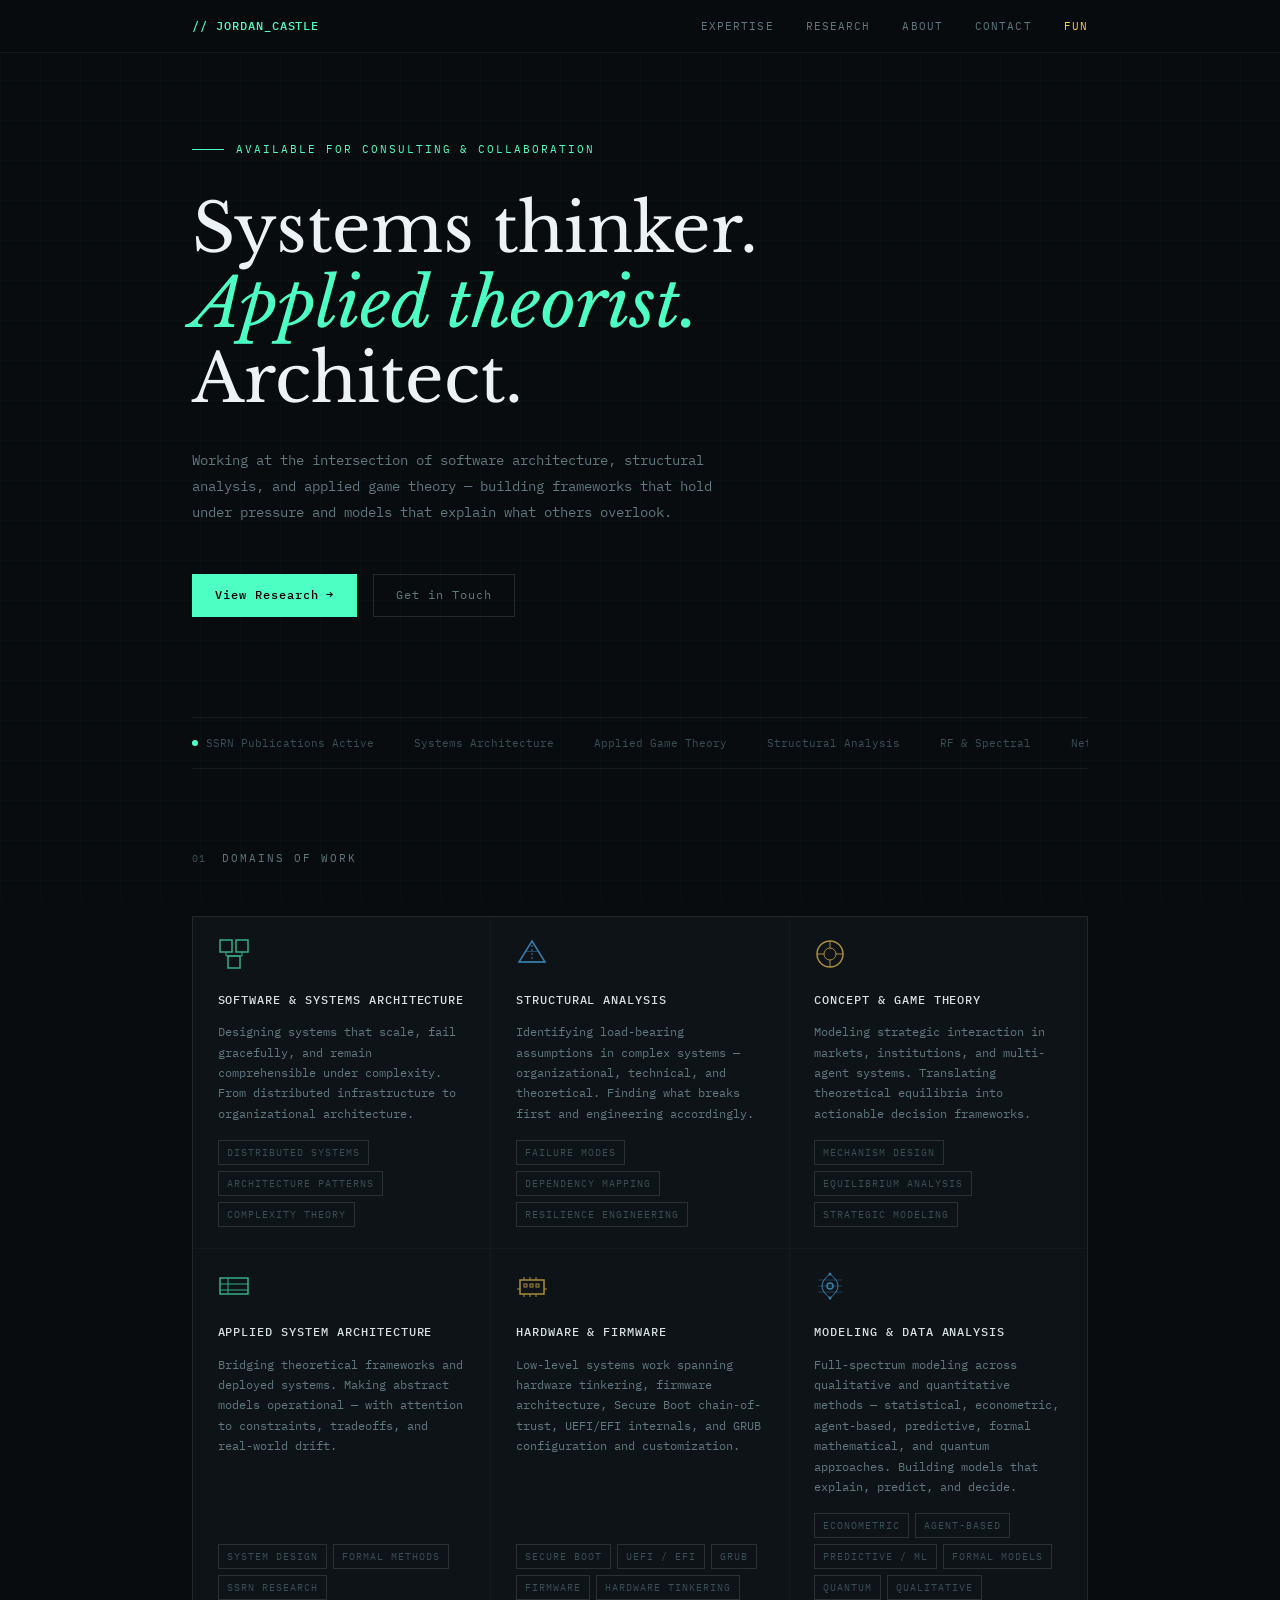
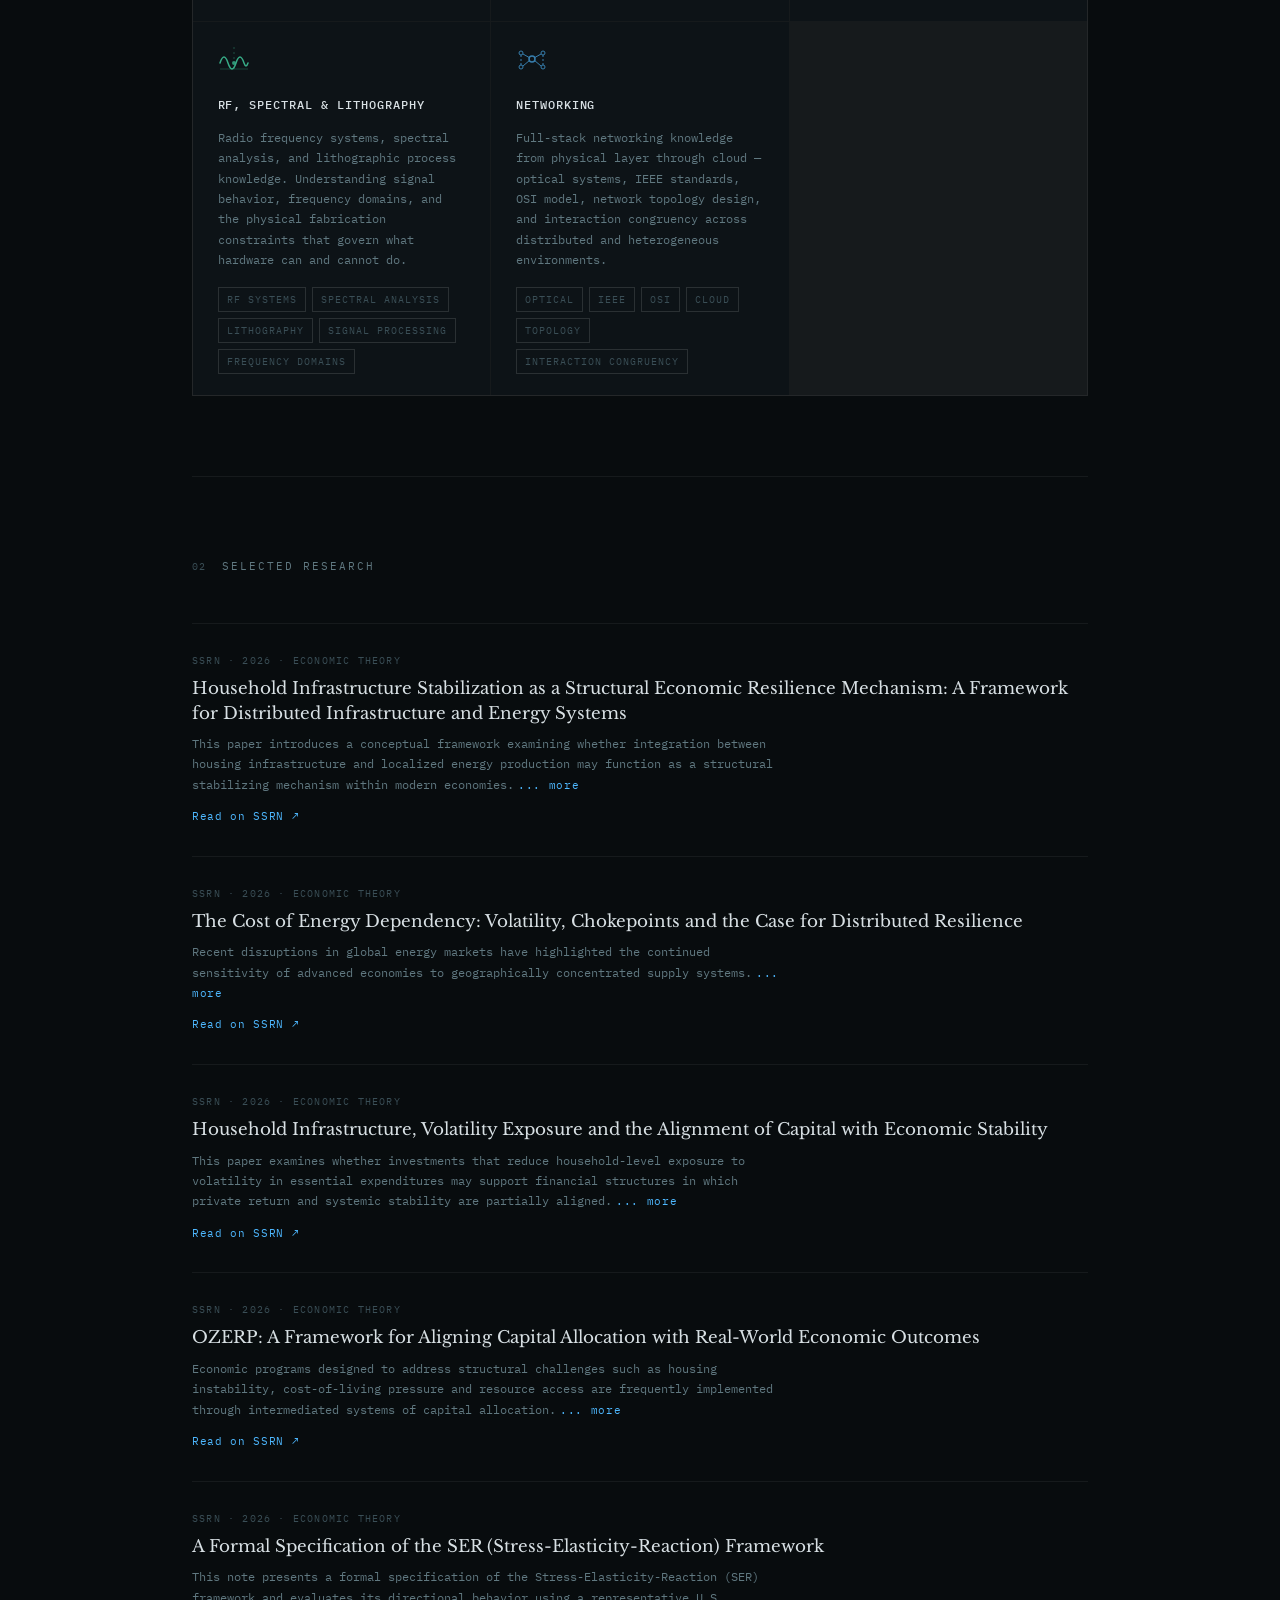
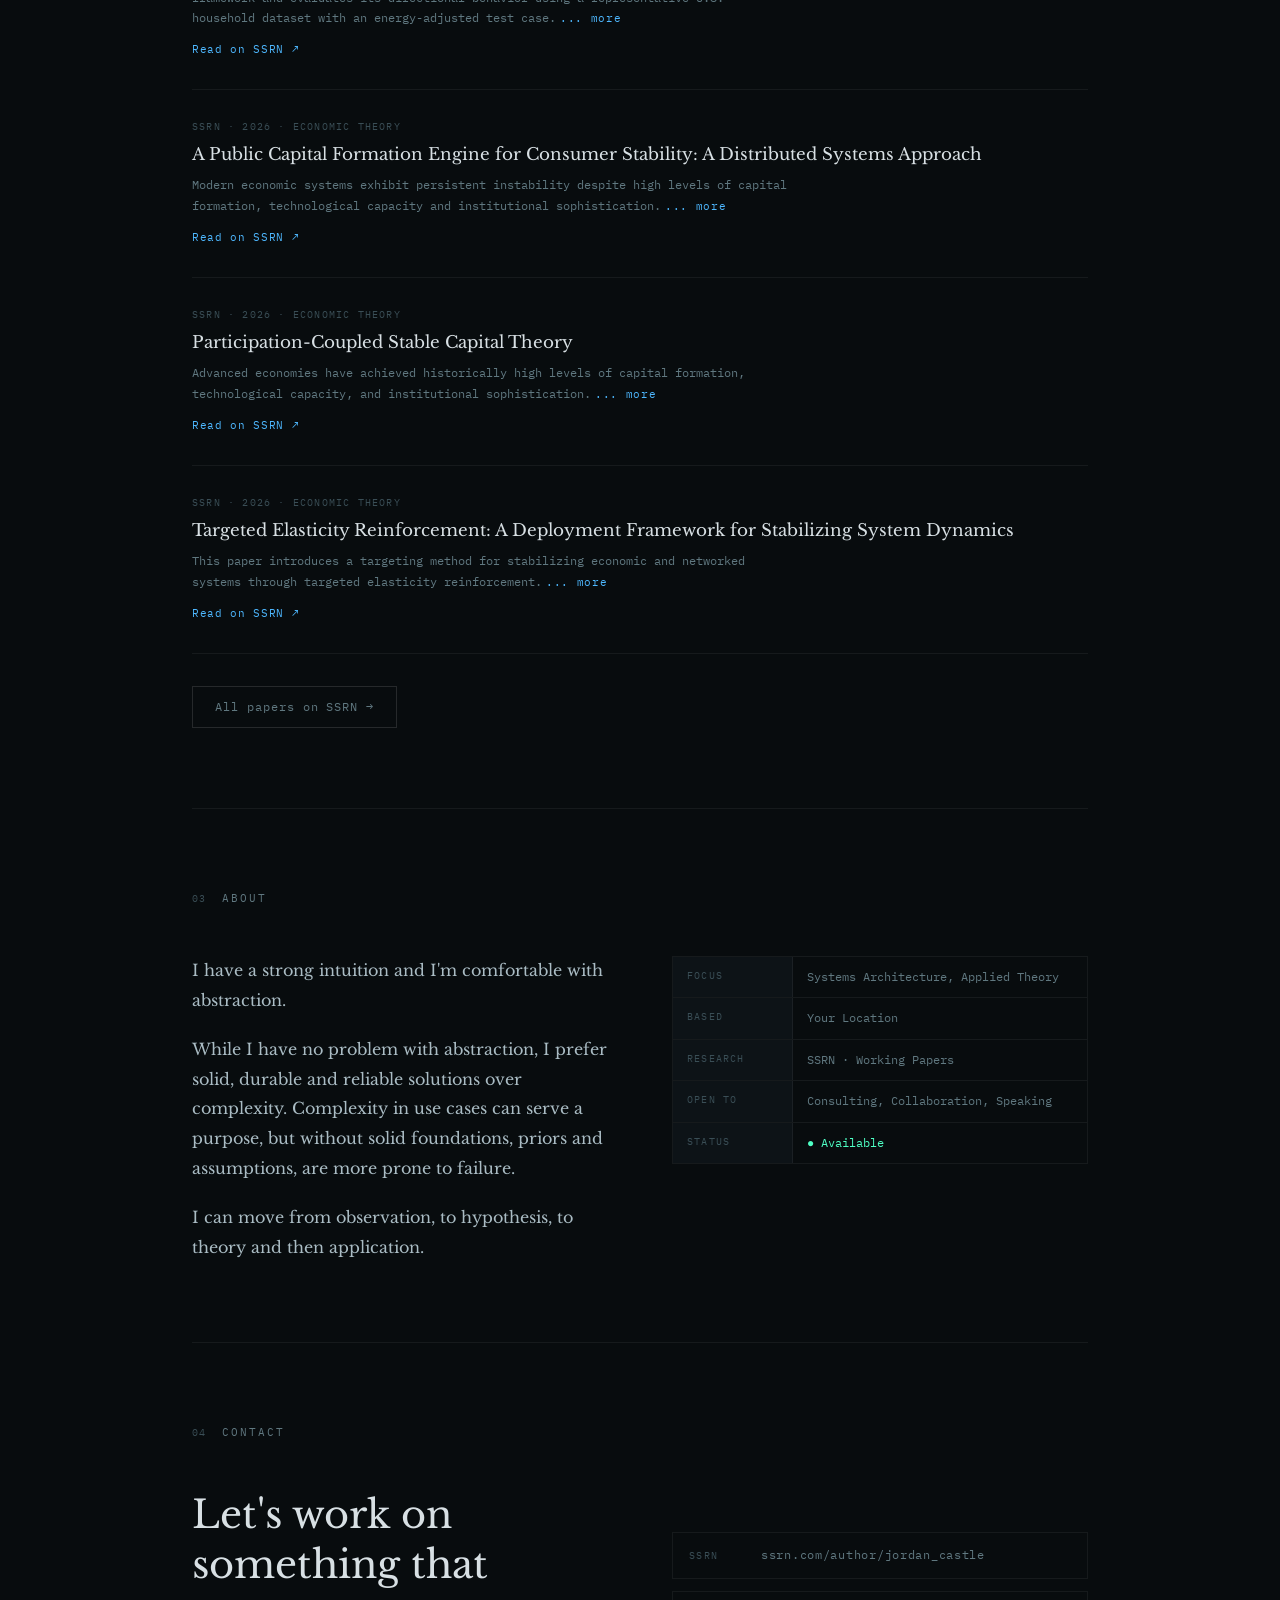
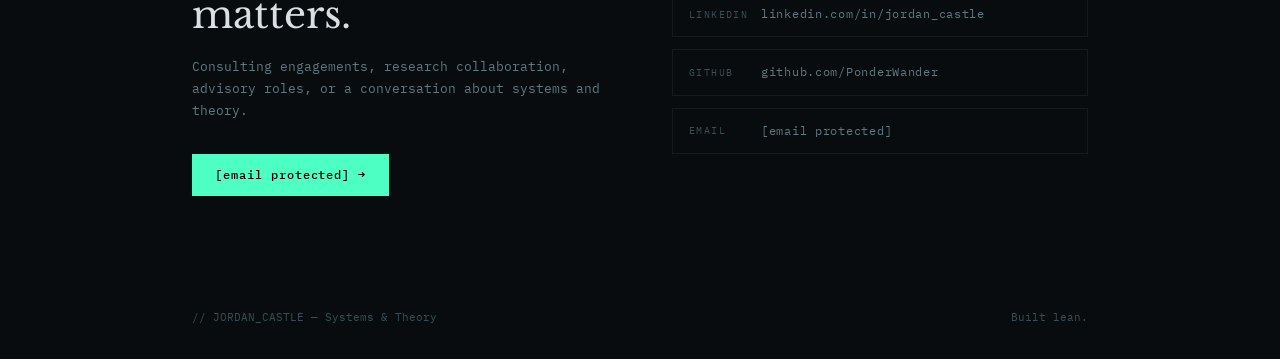
==== index.html @ 6fb4cfed "adding about section details" ====
<!DOCTYPE html>
<html lang="en">
<head>
<meta charset="UTF-8"/>
<meta name="viewport" content="width=device-width, initial-scale=1.0"/>
<title>Jordan Castle — Systems Architect & Theorist</title>
<link rel="preconnect" href="https://fonts.googleapis.com"/>
<link href="https://fonts.googleapis.com/css2?family=IBM+Plex+Mono:ital,wght@0,300;0,400;0,500;1,300&family=Libre+Baskerville:ital,wght@0,400;0,700;1,400&display=swap" rel="stylesheet"/>
<link rel="stylesheet" href="styles.css"/>
</head>

<nav>
  <div class="nav-inner">
    <span class="nav-sig">// JORDAN_CASTLE</span>
    <ul class="nav-links">
      <li><a href="#expertise">Expertise</a></li>
      <li><a href="#research">Research</a></li>
      <li><a href="#about">About</a></li>
      <li><a href="#contact">Contact</a></li>
      <li><a href="#" onclick="openArcade();return false;" style="color:var(--accent3);">Fun</a></li>
    </ul>
    <button class="nav-hamburger" id="navHamburger" onclick="toggleMobileNav()" aria-label="Menu">
      <span></span><span></span><span></span>
    </button>
  </div>
  <div class="nav-mobile-menu" id="navMobileMenu">
    <a href="#expertise" onclick="closeMobileNav()">Expertise</a>
    <a href="#research"  onclick="closeMobileNav()">Research</a>
    <a href="#about"     onclick="closeMobileNav()">About</a>
    <a href="#contact"   onclick="closeMobileNav()">Contact</a>
    <a href="#" onclick="closeMobileNav();openArcade();return false;" class="nav-mobile-fun">// Fun — Play Cataga</a>
  </div>
</nav>

<div class="container">
  <section class="hero">
    <div class="hero-label">Available for Consulting &amp; Collaboration</div>
    <h1>Systems thinker.<br/><em>Applied theorist.</em><br/>Architect.</h1>
    <p class="hero-body">
      Working at the intersection of software architecture, structural analysis,
      and applied game theory — building frameworks that hold under pressure and
      models that explain what others overlook.
    </p>
    <div class="hero-ctas">
      <a href="#research" class="btn btn-primary">View Research →</a>
      <a href="#contact" class="btn btn-secondary">Get in Touch</a>
    </div>
  </section>
</div>

<div class="container">
  <div class="status-bar">
    <div class="status-item"><span class="status-dot"></span>SSRN Publications Active</div>
    <div class="status-item">Systems Architecture</div>
    <div class="status-item">Applied Game Theory</div>
    <div class="status-item">Structural Analysis</div>
    <div class="status-item">RF &amp; Spectral</div>
    <div class="status-item">Networking &amp; Topology</div>
    <div class="status-item">Modeling &amp; Data Analysis</div>
    <div class="status-item">Firmware &amp; Boot Systems</div>
    <div class="status-item">Open to Engagements</div>
  </div>
</div>

<div class="container" id="expertise">
  <section>
    <div class="section-header">
      <span class="section-num">01</span>
      <span class="section-title">Domains of Work</span>
    </div>
    <div class="expertise-grid">

      <div class="expertise-card fade-up">
        <svg class="expertise-icon" viewBox="0 0 32 32" fill="none" xmlns="http://www.w3.org/2000/svg">
          <rect x="2" y="2" width="12" height="12" stroke="#4effc4" stroke-width="1.5"/>
          <rect x="18" y="2" width="12" height="12" stroke="#4effc4" stroke-width="1.5"/>
          <rect x="10" y="18" width="12" height="12" stroke="#4effc4" stroke-width="1.5"/>
          <line x1="8" y1="14" x2="8" y2="18" stroke="#4effc4" stroke-width="1"/>
          <line x1="24" y1="14" x2="24" y2="18" stroke="#4effc4" stroke-width="1"/>
          <line x1="8" y1="18" x2="16" y2="18" stroke="#4effc4" stroke-width="1"/>
          <line x1="24" y1="18" x2="16" y2="18" stroke="#4effc4" stroke-width="1"/>
        </svg>
        <h3>Software &amp; Systems Architecture</h3>
        <p>Designing systems that scale, fail gracefully, and remain comprehensible under complexity. From distributed infrastructure to organizational architecture.</p>
        <div class="tag-list">
          <span class="tag">Distributed Systems</span>
          <span class="tag">Architecture Patterns</span>
          <span class="tag">Complexity Theory</span>
        </div>
      </div>

      <div class="expertise-card fade-up">
        <svg class="expertise-icon" viewBox="0 0 32 32" fill="none" xmlns="http://www.w3.org/2000/svg">
          <polygon points="16,3 29,24 3,24" stroke="#4eb8ff" stroke-width="1.5" fill="none"/>
          <line x1="16" y1="3" x2="16" y2="24" stroke="#4eb8ff" stroke-width="1" stroke-dasharray="2,2"/>
          <line x1="3" y1="24" x2="29" y2="24" stroke="#4eb8ff" stroke-width="1"/>
          <line x1="9.5" y1="13.5" x2="22.5" y2="13.5" stroke="#4eb8ff" stroke-width="1" opacity="0.5"/>
        </svg>
        <h3>Structural Analysis</h3>
        <p>Identifying load-bearing assumptions in complex systems — organizational, technical, and theoretical. Finding what breaks first and engineering accordingly.</p>
        <div class="tag-list">
          <span class="tag">Failure Modes</span>
          <span class="tag">Dependency Mapping</span>
          <span class="tag">Resilience Engineering</span>
        </div>
      </div>

      <div class="expertise-card fade-up">
        <svg class="expertise-icon" viewBox="0 0 32 32" fill="none" xmlns="http://www.w3.org/2000/svg">
          <circle cx="16" cy="16" r="13" stroke="#ffcf4e" stroke-width="1.5"/>
          <circle cx="16" cy="16" r="6" stroke="#ffcf4e" stroke-width="1"/>
          <line x1="16" y1="3" x2="16" y2="10" stroke="#ffcf4e" stroke-width="1"/>
          <line x1="16" y1="22" x2="16" y2="29" stroke="#ffcf4e" stroke-width="1"/>
          <line x1="3" y1="16" x2="10" y2="16" stroke="#ffcf4e" stroke-width="1"/>
          <line x1="22" y1="16" x2="29" y2="16" stroke="#ffcf4e" stroke-width="1"/>
        </svg>
        <h3>Concept &amp; Game Theory</h3>
        <p>Modeling strategic interaction in markets, institutions, and multi-agent systems. Translating theoretical equilibria into actionable decision frameworks.</p>
        <div class="tag-list">
          <span class="tag">Mechanism Design</span>
          <span class="tag">Equilibrium Analysis</span>
          <span class="tag">Strategic Modeling</span>
        </div>
      </div>

      <div class="expertise-card fade-up">
        <svg class="expertise-icon" viewBox="0 0 32 32" fill="none" xmlns="http://www.w3.org/2000/svg">
          <rect x="2" y="8" width="28" height="16" stroke="#4effc4" stroke-width="1.5" fill="none"/>
          <line x1="2" y1="14" x2="30" y2="14" stroke="#4effc4" stroke-width="1"/>
          <line x1="2" y1="20" x2="30" y2="20" stroke="#4effc4" stroke-width="1"/>
          <line x1="10" y1="8" x2="10" y2="24" stroke="#4effc4" stroke-width="1"/>
        </svg>
        <h3>Applied System Architecture</h3>
        <p>Bridging theoretical frameworks and deployed systems. Making abstract models operational — with attention to constraints, tradeoffs, and real-world drift.</p>
        <div class="tag-list">
          <span class="tag">System Design</span>
          <span class="tag">Formal Methods</span>
          <span class="tag">SSRN Research</span>
        </div>
      </div>

      <div class="expertise-card fade-up">
        <svg class="expertise-icon" viewBox="0 0 32 32" fill="none" xmlns="http://www.w3.org/2000/svg">
          <rect x="4" y="10" width="24" height="14" stroke="#ffcf4e" stroke-width="1.5" fill="none"/>
          <rect x="8" y="14" width="3" height="3" stroke="#ffcf4e" stroke-width="1" fill="none"/>
          <rect x="14" y="14" width="3" height="3" stroke="#ffcf4e" stroke-width="1" fill="none"/>
          <rect x="20" y="14" width="3" height="3" stroke="#ffcf4e" stroke-width="1" fill="none"/>
          <line x1="8" y1="10" x2="8" y2="7" stroke="#ffcf4e" stroke-width="1"/>
          <line x1="14" y1="10" x2="14" y2="7" stroke="#ffcf4e" stroke-width="1"/>
          <line x1="20" y1="10" x2="20" y2="7" stroke="#ffcf4e" stroke-width="1"/>
          <line x1="8" y1="24" x2="8" y2="27" stroke="#ffcf4e" stroke-width="1"/>
          <line x1="14" y1="24" x2="14" y2="27" stroke="#ffcf4e" stroke-width="1"/>
          <line x1="20" y1="24" x2="20" y2="27" stroke="#ffcf4e" stroke-width="1"/>
          <line x1="4" y1="19" x2="1" y2="19" stroke="#ffcf4e" stroke-width="1"/>
          <line x1="28" y1="19" x2="31" y2="19" stroke="#ffcf4e" stroke-width="1"/>
        </svg>
        <h3>Hardware &amp; Firmware</h3>
        <p>Low-level systems work spanning hardware tinkering, firmware architecture, Secure Boot chain-of-trust, UEFI/EFI internals, and GRUB configuration and customization.</p>
        <div class="tag-list">
          <span class="tag">Secure Boot</span>
          <span class="tag">UEFI / EFI</span>
          <span class="tag">GRUB</span>
          <span class="tag">Firmware</span>
          <span class="tag">Hardware Tinkering</span>
        </div>
      </div>

      <div class="expertise-card fade-up">
        <svg class="expertise-icon" viewBox="0 0 32 32" fill="none" xmlns="http://www.w3.org/2000/svg">
          <circle cx="16" cy="16" r="3" stroke="#4eb8ff" stroke-width="1.5"/>
          <path d="M16 4 Q24 10 24 16 Q24 22 16 28 Q8 22 8 16 Q8 10 16 4Z" stroke="#4eb8ff" stroke-width="1" fill="none"/>
          <line x1="4" y1="10" x2="28" y2="10" stroke="#4eb8ff" stroke-width="1" opacity="0.4"/>
          <line x1="4" y1="16" x2="28" y2="16" stroke="#4eb8ff" stroke-width="1" opacity="0.4"/>
          <line x1="4" y1="22" x2="28" y2="22" stroke="#4eb8ff" stroke-width="1" opacity="0.4"/>
          <circle cx="16" cy="4" r="1.5" fill="#4eb8ff"/>
          <circle cx="16" cy="28" r="1.5" fill="#4eb8ff"/>
        </svg>
        <h3>Modeling &amp; Data Analysis</h3>
        <p>Full-spectrum modeling across qualitative and quantitative methods — statistical, econometric, agent-based, predictive, formal mathematical, and quantum approaches. Building models that explain, predict, and decide.</p>
        <div class="tag-list">
          <span class="tag">Econometric</span>
          <span class="tag">Agent-Based</span>
          <span class="tag">Predictive / ML</span>
          <span class="tag">Formal Models</span>
          <span class="tag">Quantum</span>
          <span class="tag">Qualitative</span>
        </div>
      </div>

      <div class="expertise-card fade-up">
        <svg class="expertise-icon" viewBox="0 0 32 32" fill="none" xmlns="http://www.w3.org/2000/svg">
          <path d="M2 20 Q6 8 10 20 Q14 32 18 20 Q22 8 26 20 Q28 26 30 20" stroke="#4effc4" stroke-width="1.5" fill="none" stroke-linecap="round"/>
          <line x1="2" y1="26" x2="30" y2="26" stroke="#4effc4" stroke-width="1" opacity="0.3"/>
          <line x1="16" y1="4" x2="16" y2="28" stroke="#4effc4" stroke-width="1" stroke-dasharray="2,3" opacity="0.4"/>
          <circle cx="16" cy="20" r="2" fill="#4effc4" opacity="0.8"/>
        </svg>
        <h3>RF, Spectral &amp; Lithography</h3>
        <p>Radio frequency systems, spectral analysis, and lithographic process knowledge. Understanding signal behavior, frequency domains, and the physical fabrication constraints that govern what hardware can and cannot do.</p>
        <div class="tag-list">
          <span class="tag">RF Systems</span>
          <span class="tag">Spectral Analysis</span>
          <span class="tag">Lithography</span>
          <span class="tag">Signal Processing</span>
          <span class="tag">Frequency Domains</span>
        </div>
      </div>

      <div class="expertise-card fade-up">
        <svg class="expertise-icon" viewBox="0 0 32 32" fill="none" xmlns="http://www.w3.org/2000/svg">
          <circle cx="16" cy="16" r="3" stroke="#4eb8ff" stroke-width="1.5"/>
          <circle cx="5" cy="10" r="2" stroke="#4eb8ff" stroke-width="1"/>
          <circle cx="27" cy="10" r="2" stroke="#4eb8ff" stroke-width="1"/>
          <circle cx="5" cy="24" r="2" stroke="#4eb8ff" stroke-width="1"/>
          <circle cx="27" cy="24" r="2" stroke="#4eb8ff" stroke-width="1"/>
          <line x1="7" y1="11" x2="14" y2="15" stroke="#4eb8ff" stroke-width="1"/>
          <line x1="25" y1="11" x2="18" y2="15" stroke="#4eb8ff" stroke-width="1"/>
          <line x1="7" y1="23" x2="14" y2="17" stroke="#4eb8ff" stroke-width="1"/>
          <line x1="25" y1="23" x2="18" y2="17" stroke="#4eb8ff" stroke-width="1"/>
          <line x1="5" y1="12" x2="5" y2="22" stroke="#4eb8ff" stroke-width="1" stroke-dasharray="2,2"/>
          <line x1="27" y1="12" x2="27" y2="22" stroke="#4eb8ff" stroke-width="1" stroke-dasharray="2,2"/>
        </svg>
        <h3>Networking</h3>
        <p>Full-stack networking knowledge from physical layer through cloud — optical systems, IEEE standards, OSI model, network topology design, and interaction congruency across distributed and heterogeneous environments.</p>
        <div class="tag-list">
          <span class="tag">Optical</span>
          <span class="tag">IEEE</span>
          <span class="tag">OSI</span>
          <span class="tag">Cloud</span>
          <span class="tag">Topology</span>
          <span class="tag">Interaction Congruency</span>
        </div>
      </div>

    </div>
  </section>
</div>

<div class="container" id="research">
  <section>
    <div class="section-header">
      <span class="section-num">02</span>
      <span class="section-title">Selected Research</span>
    </div>
    <div class="paper-list" id="paperList">

      <div class="paper-item fade-up">
        <div>
          <div class="paper-meta">SSRN · 2026 · Economic Theory</div>
          <div class="paper-title">Household Infrastructure Stabilization as a Structural Economic Resilience Mechanism: A Framework for Distributed Infrastructure and Energy Systems</div>
          <details class="abstract-body">
            <summary> This paper introduces a conceptual framework examining whether integration between housing infrastructure and localized energy production may function as a structural stabilizing mechanism within modern economies.</summary><p>Household financial fragility is often influenced by volatility in essential expenditures, particularly housing and energy costs, which can act as channels for broader economic shock transmission.  The framework explores whether reducing exposure to such volatility through infrastructure design could contribute to more stable household balance sheets and in turn enhance macroeconomic resilience.

Using a circulation-based perspective, the paper describes a "stability flywheel" in which improved predictability at the household level supports more consistent participation in local economic activity, reinforces community-level resilience and reduces amplification of downturns.  It also considers potential interactions between distributed residential energy systems and evolving grid demands in regions experiencing growth in electricity-intensive infrastructure.

The objective is not to prescribe specific policies, but to outline a set of mechanisms and research questions that may inform further empirical and modeling work at the intersection of household finance, infrastructure economics and financial stability.<span class="abstract-less" onclick="this.closest('details').removeAttribute('open')"> less</span></p>
          </details>
          <a href="https://dx.doi.org/10.2139/ssrn.6174978" class="paper-link" target="_blank">Read on SSRN ↗</a>
        </div>
      </div>

      <!-- Add more papers: copy the paper-item block above, no IDs needed -->

      <div class="paper-item fade-up">
        <div>
          <div class="paper-meta">SSRN · 2026 · Economic Theory</div>
          <div class="paper-title">The Cost of Energy Dependency: Volatility, Chokepoints and the Case for Distributed Resilience</div>
          <details class="abstract-body">
            <summary> Recent disruptions in global energy markets have highlighted the continued sensitivity of advanced economies to geographically concentrated supply systems.</summary><p>While such events are typically interpreted through the lens of supply-demand imbalances and market repricing, they also reveal a deeper structural dynamic: the transmission of upstream infrastructure constraints into household and macroeconomic volatility. It also examines the economic implications of energy dependency in chokepoint-constrained systems, using recent market behavior as a reference point. It introduces the concept of resilience parity, defined as the condition under which the cumulative cost of volatility approaches the capital required to reduce exposure to that volatility. By comparing the scale of energy price shocks with the investment required for distributed, householdlevel energy systems, the analysis suggests that a portion of current economic expenditure represents an implicit cost of dependency. The findings support a re framing of distributed energy infrastructure not only as a sustainability measure, but as a mechanism for reducing systemic risk and stabilizing economic circulation. <span class="abstract-less" onclick="this.closest('details').removeAttribute('open')"> less</span></p>
          </details>
          <a href="https://dx.doi.org/10.2139/ssrn.6541158" class="paper-link" target="_blank">Read on SSRN ↗</a>
        </div>
      </div>

      <div class="paper-item fade-up">
        <div>
          <div class="paper-meta">SSRN · 2026 · Economic Theory</div>
          <div class="paper-title">Household Infrastructure, Volatility Exposure and the Alignment of Capital with Economic Stability</div>
          <details class="abstract-body">
            <summary>  This paper examines whether investments that reduce household-level exposure to volatility in essential expenditures may support financial structures in which private return and systemic stability are partially aligned.</summary><p>Prior work has identified household cost variability, particularly in energy, as a transmission mechanism through which instability propagates across economic layer.  Subsequent analysis has shown that these dynamics are observable in real-world energy market conditions.

Building on this foundation, the present analysis considers the implications for capital allocation.  It proposes a conceptual class of instruments, referred to as  Commonwealth Stability Bonds, in which capital is deployed toward distributed, household-linked infrastructure that reduces exposure to price volatility.  the resulting stabilization may contribute to the conditions under which financial returns are sustained.

The paper situates this framework within existing literature on energy price shocks, household consumption behavior and distributed energy systems and argues that the apparent distinction between altruistic and self-interested investment may be structurally overstated in contexts where infrastructure influences economic stability.  The objective is not to define a fully specified instrument, but to outline the conditions under which stability itself may serve as a partial basis for return. <span class="abstract-less" onclick="this.closest('details').removeAttribute('open')"> less</span></p>
          </details>
          <a href="https://dx.doi.org/10.2139/ssrn.6545838" class="paper-link" target="_blank">Read on SSRN ↗</a>
        </div>
      </div>

      <div class="paper-item fade-up">
        <div>
          <div class="paper-meta">SSRN · 2026 · Economic Theory</div>
          <div class="paper-title">OZERP: A Framework for Aligning Capital Allocation with Real-World Economic Outcomes</div>
          <details class="abstract-body">
            <summary>  Economic programs designed to address structural challenges such as housing instability, cost-of-living pressure and resource access are frequently implemented through intermediated systems of capital allocation.</summary><p>  While these systems enable scale and coordination, they are prone to outcome detachment, wherein capital deployment diverges from measurable improvements in underlying conditions.  This paper introduces the concept of intermediation drift, a structural mechanism through which intermediary layers optimize for proxy metrics, such as disbursement and compliance, rather than realized outcomes.

To address this limitation, the paper presents OZERP (Opportunity Zone Enrichment & Resilience Pilot), a framework that links capital allocation to real-world economic conditions through the integration of economic stress, system elasticity and behavioral response.  Under this model, instability is reframed as a function of constrained adaptability rather than insufficient activity.  OZERP operationalizes this perspective through a pilot-based structure that prioritizes elasticity-expanding interventions, including infrastructure investment, small business capital access and housing rehabilitation.

Central to the framework is a multi-layer measurement system that connects capital flows to changes in cost-of-living conditions and participant-level response, enabling real-time evaluation of whether interventions reduce constraint and stabilize behavior.  By shifting program evaluation from allocation efficiency to outcome alignment, OZERP provides a structured approach for reducing systemic drift and improving the effectiveness of economic interventions.

The findings suggest that policy effectiveness is determined not by the volume of resources deployed, but by the degree to which those resources alter the conditions in which decisions are made.  This work contributes a unified framework for diagnosing, measuring and addressing outcome detachment in intermediated economic systems. <span class="abstract-less" onclick="this.closest('details').removeAttribute('open')"> less</span></p>
          </details>
          <a href="https://dx.doi.org/10.2139/ssrn.6558304" class="paper-link" target="_blank">Read on SSRN ↗</a>
        </div>
      </div>

      <div class="paper-item fade-up">
        <div>
          <div class="paper-meta">SSRN · 2026 · Economic Theory</div>
          <div class="paper-title">A Formal Specification of the SER (Stress-Elasticity-Reaction) Framework</div>
          <details class="abstract-body">
            <summary>   This note presents a formal specification of the Stress-Elasticity-Reaction (SER) framework and evaluates its directional behavior using a representative U.S. household dataset with an energy-adjusted test case.</summary><p>The framework models behavioral response as a function of economic constraint (stress) and adaptive capacity (elasticity), extending standard utility formulations to incorporate condition-based inputs.  A reduced-form operational method is constructed using publicly available data on household spending, energy costs, credit conditions and solar-adopter characteristics.

Empirical inputs are mapped into the SER structure to generate comparative outputs between a baseline consumer case and a solar-adjusted scenario.  Results show consistent directional changes, including increased elasticity, reduced reaction and improved utility proxies under lower energy burden and higher credit-quality conditions.  A compact system expression is derived to represent the relationship between stress, elasticity and response.

The findings demonstrate that the SER framework is tractable, empirically grounded and responsive to real-world inputs.  While not establishing causality, the results are consistent with a structure in which reductions in recurring constraint and increases in adaptive capacity produce measurable improvements in both economic and behavioral stability.<span class="abstract-less" onclick="this.closest('details').removeAttribute('open')"> less</span></p>
          </details>
          <a href="https://dx.doi.org/10.2139/ssrn.6561918" class="paper-link" target="_blank">Read on SSRN ↗</a>
        </div>
      </div>

      <div class="paper-item fade-up">
        <div>
          <div class="paper-meta">SSRN · 2026 · Economic Theory</div>
          <div class="paper-title">A Public Capital Formation Engine for Consumer Stability: A Distributed Systems Approach</div>
          <details class="abstract-body">
            <summary>Modern economic systems exhibit persistent instability despite high levels of capital formation, technological capacity and institutional sophistication.</summary><p> This instability is commonly addressed through downstream interventions that adjust demand, redistribute resources or expand credit. However, such approaches often operate within structural conditions that continue to generate volatility, limiting their long-term effectiveness. This paper advances a systems-level framework in which economic instability is understood as an emergent property of two interacting dynamics: the transmission of upstream volatility through essential cost structures and the decoupling of capital allocation from realized outcomes within intermediated systems. Households, positioned at the intersection of these dynamics, function as primary transmission nodes through which volatility propagates into broader economic behavior (Castle, 2026c). Building on prior work formalizing the relationship between stress, elasticity and behavioral response (Castle, 2026a) and identifying structural drift in intermediated capital systems (Castle, 2026b), this paper introduces a distributed public capital formation engine as a mechanism for realigning economic participation with system stability. The proposed model reframes individuals not solely as consumers of capital, but as participants in its formation, with value accrual linked to continuous engagement within infrastructure and production systems. Within this framework, economic capacity is defined as the ability to operate under conditions of reduced constraint and predictable cost exposure. Such capacity is shown to be a prerequisite for sustained participation, and by extension, for the functional realization of individual agency within the economic system (Sen, 1999). Stability, in this context, is not imposed through centralized control but emerges from the distributed expansion of adaptive capacity across participating nodes (Meadows, 2008; Sterman, 2000). <span class="abstract-less" onclick="this.closest('details').removeAttribute('open')"> less</span></p>
          </details>
          <a href="https://dx.doi.org/10.2139/ssrn.6571439" class="paper-link" target="_blank">Read on SSRN ↗</a>
        </div>
      </div>

      <div class="paper-item fade-up">
        <div>
          <div class="paper-meta">SSRN · 2026 · Economic Theory</div>
          <div class="paper-title">Participation-Coupled Stable Capital Theory</div>
          <details class="abstract-body">
            <summary>Advanced economies have achieved historically high levels of capital formation, technological capacity, and institutional sophistication.</summary><p> Despite these advances, they continue to exhibit persistent patterns of economic instability, including cyclical volatility, uneven regional stress, and recurring disruptions in household financial conditions. Conventional approaches to stabilization, including monetary policy, fiscal intervention, and credit expansion, have demonstrated effectiveness in moderating aggregate outcomes, yet they frequently operate after instability has already propagated through the system. This pattern suggests a structural limitation in prevailing analytical frameworks. Much of modern macroeconomic analysis focuses on aggregate variables such as output, inflation, and employment, treating instability as a function of demand fluctuations or financial imbalances. While these factors are important, they may obscure underlying mechanisms through which instability originates and propagates across economic systems. In particular, two dynamics appear consistently but are rarely modeled jointly: the transmission of external volatility through essential cost structures, and the decoupling of capital allocation from realized outcomes within intermediated systems.<span class="abstract-less" onclick="this.closest('details').removeAttribute('open')"> less</span></p>
          </details>
          <a href="https://dx.doi.org/10.2139/ssrn.6577978" class="paper-link" target="_blank">Read on SSRN ↗</a>
        </div>
      </div>

      <div class="paper-item fade-up">
        <div>
          <div class="paper-meta">SSRN · 2026 · Economic Theory</div>
          <div class="paper-title">Targeted Elasticity Reinforcement: A Deployment Framework for Stabilizing System Dynamics</div>
          <details class="abstract-body">
            <summary>This paper introduces a targeting method for stabilizing economic and networked systems through targeted elasticity reinforcement.</summary><p>Building on the Stress–Elasticity–Reaction (SER) framework and a field-based formulation of imbalance (Φ = R − S), the analysis demonstrates that instability arises not from stress alone, but from the interaction between stress and diminishing absorptive capacity. Empirical and simulation results across energy, agricultural, and epidemic–market systems reveal consistent regime behavior, including lagged elasticity degradation and constraint-induced isolation. The paper proposes a priority-based targeting function to identify high-impact intervention nodes and outlines a coupled deployment strategy across critical sectors and households. Stability is achieved by maintaining elasticity above a critical threshold, enabling stress to be absorbed rather than transmitted into market-visible failure. The framework provides a scalable, mechanism-driven approach to system stabilization through reinforcement, targeting, and reinvestment dynamics.<span class="abstract-less" onclick="this.closest('details').removeAttribute('open')"> less</span></p>
          </details>
          <a href="https://dx.doi.org/10.2139/ssrn.6604978" class="paper-link" target="_blank">Read on SSRN ↗</a>
        </div>
      </div>
    </div>
    <div style="margin-top:2rem; display:flex; gap:1rem; align-items:center; flex-wrap:wrap;">
      <a href="https://papers.ssrn.com/sol3/cf_dev/AbsByAuth.cfm?per_id=10215177" target="_blank" class="btn btn-secondary">All papers on SSRN →</a>
    </div>
  </section>
</div>

<div class="container" id="about">
  <section>
    <div class="section-header">
      <span class="section-num">03</span>
      <span class="section-title">About</span>
    </div>
    <div class="about-grid">
      <div class="about-text fade-up">
        <p>
            I have a strong intuition and I'm comfortable with abstraction.  
        </p>
        <p>
            While I have no problem with abstraction, I prefer solid, durable and reliable solutions over complexity.  Complexity in use cases can serve a purpose, but without solid foundations, priors and assumptions, are more prone to failure.          
        </p>
        <p>
            I can move from observation, to hypothesis, to theory and then application.
        </p>
      </div>
      <div class="fade-up">
        <div class="spec-table">
          <div class="spec-row">
            <span class="spec-key">Focus</span>
            <span class="spec-val">Systems Architecture, Applied Theory</span>
          </div>
          <div class="spec-row">
            <span class="spec-key">Based</span>
            <span class="spec-val">Your Location</span>
          </div>
          <div class="spec-row">
            <span class="spec-key">Research</span>
            <span class="spec-val">SSRN · Working Papers</span>
          </div>
          <div class="spec-row">
            <span class="spec-key">Open to</span>
            <span class="spec-val">Consulting, Collaboration, Speaking</span>
          </div>
          <div class="spec-row">
            <span class="spec-key">Status</span>
            <span class="spec-val" style="color:var(--accent);">● Available</span>
          </div>
        </div>
      </div>
    </div>
  </section>
</div>

<div class="container" id="contact">
  <section style="border-bottom:none;">
    <div class="section-header">
      <span class="section-num">04</span>
      <span class="section-title">Contact</span>
    </div>
    <div class="contact-block">
      <div class="fade-up">
        <h2 class="contact-heading">Let's work on something that matters.</h2>
        <p class="contact-sub">Consulting engagements, research collaboration, advisory roles, or a conversation about systems and theory.</p>
        <a href="contact.html" class="btn btn-primary"><span class="__cf_email__" >[email&#160;protected]</span> →</a>
      </div>
      <div class="contact-links fade-up">
        <a href="https://papers.ssrn.com/sol3/cf_dev/AbsByAuth.cfm?per_id=10215177" target="_blank" class="contact-link">
          <span class="contact-link-label">SSRN</span>
          ssrn.com/author/jordan_castle
        </a>
        <a href="https://linkedin.com/in/jordan-castle-512878145" target="_blank" class="contact-link">
          <span class="contact-link-label">LinkedIn</span>
          linkedin.com/in/jordan_castle
        </a>
        <a href="https://github.com/PonderWander" target="_blank" class="contact-link">
          <span class="contact-link-label">GitHub</span>
          github.com/PonderWander
        </a>
        <a href="contact.html" class="contact-link">
          <span class="contact-link-label">Email</span>
          <span class="__cf_email__" >[email&#160;protected]</span>
        </a>
      </div>
    </div>
  </section>
</div>

<div class="container">
  <footer>
    <span>// JORDAN_CASTLE — Systems &amp; Theory</span>
    <span>Built lean.</span>
  </footer>
</div>

<script src="main.js"></script>

<!-- ── CATAGA OVERLAY ──────────────────────────────────────────────────── -->
<div id="arcadeOverlay" style="
  display:none; position:fixed; inset:0; z-index:999;
  background:rgba(8,12,14,0.97); flex-direction:column;
  align-items:center; justify-content:center; font-family:'IBM Plex Mono',monospace;">
  <div style="position:absolute;top:0;left:0;right:0;
    display:flex;justify-content:space-between;align-items:center;
    padding:0 2rem;height:52px;border-bottom:1px solid rgba(255,255,255,0.06);">
    <span style="font-size:12px;color:#4effc4;letter-spacing:0.08em;">// CATAGA</span>
    <button onclick="closeArcade()" style="
      background:none;border:1px solid rgba(255,255,255,0.12);
      color:#607880;font-family:'IBM Plex Mono',monospace;
      font-size:11px;letter-spacing:0.1em;padding:6px 14px;cursor:pointer;">
      ESC / CLOSE
    </button>
  </div>
  <canvas id="gameCanvas" style="display:block;margin-top:52px;"></canvas>
  <div id="dashBar" style="position:absolute;bottom:1.5rem;left:50%;transform:translateX(-50%);
    font-size:11px;color:#3a4e56;letter-spacing:0.12em;text-align:center;white-space:nowrap;">
    ← → MOVE &nbsp;·&nbsp; SPACE fire &nbsp;·&nbsp; SHIFT lunge dash &nbsp;·&nbsp; P pause
  </div>
</div>

<script src="arcade.js"></script>
</body>
</html>
---- styles.css ----
:root {
  --bg:       #080c0e;
  --bg2:      #0d1317;
  --bg3:      #131b1f;
  --bg4:      #1a2328;
  --border:   rgba(255,255,255,0.06);
  --border2:  rgba(255,255,255,0.12);
  --text:     #d8e0e4;
  --muted:    #607880;
  --dim:      #3a4e56;
  --accent:   #4effc4;
  --accent2:  #4eb8ff;
  --accent3:  #ffcf4e;
  --mono: 'IBM Plex Mono', monospace;
  --serif: 'Libre Baskerville', Georgia, serif;
}
*, *::before, *::after { box-sizing: border-box; margin: 0; padding: 0; }
html { scroll-behavior: smooth; }
body {
  background: var(--bg);
  color: var(--text);
  font-family: var(--mono);
  font-size: 14px;
  line-height: 1.7;
  overflow-x: hidden;
}
::selection { background: var(--accent); color: #000; }
body::before {
  content: '';
  position: fixed;
  inset: 0;
  background-image:
    linear-gradient(rgba(78,255,196,0.022) 1px, transparent 1px),
    linear-gradient(90deg, rgba(78,255,196,0.022) 1px, transparent 1px);
  background-size: 40px 40px;
  pointer-events: none;
  z-index: 0;
}
.container {
  max-width: 960px;
  margin: 0 auto;
  padding: 0 2rem;
  position: relative;
  z-index: 1;
}
nav {
  position: fixed;
  top: 0; left: 0; right: 0;
  z-index: 100;
  border-bottom: 1px solid var(--border);
  background: rgba(8,12,14,0.88);
  backdrop-filter: blur(14px);
}
.nav-inner {
  max-width: 960px;
  margin: 0 auto;
  padding: 0 2rem;
  display: flex;
  align-items: center;
  justify-content: space-between;
  height: 52px;
}
.nav-sig { font-size: 12px; color: var(--accent); letter-spacing: 0.08em; font-weight: 500; }
.nav-links { display: flex; gap: 2rem; list-style: none; }
.nav-links a { color: var(--muted); text-decoration: none; font-size: 11px; letter-spacing: 0.1em; text-transform: uppercase; transition: color 0.2s; }
.nav-links a:hover { color: var(--text); }
.hero { padding: 140px 0 100px; border-bottom: 1px solid var(--border); }
.hero-label {
  font-size: 11px; letter-spacing: 0.18em; text-transform: uppercase;
  color: var(--accent); margin-bottom: 2rem; display: flex; align-items: center; gap: 12px;
}
.hero-label::before {
  content: ''; display: inline-block; width: 32px; height: 1px; background: var(--accent);
}
.hero h1 {
  font-family: var(--serif); font-size: clamp(2.4rem, 6vw, 4.2rem);
  font-weight: 400; line-height: 1.12; color: #ecf2f5;
  margin-bottom: 2rem; max-width: 720px;
}
.hero h1 em { font-style: italic; color: var(--accent); }
.hero-body { font-size: 14px; color: var(--muted); max-width: 520px; line-height: 1.85; margin-bottom: 3rem; }
.hero-ctas { display: flex; gap: 1rem; flex-wrap: wrap; }
.btn {
  display: inline-flex; align-items: center; gap: 8px;
  padding: 10px 22px; font-family: var(--mono); font-size: 12px;
  letter-spacing: 0.08em; text-decoration: none; border: 1px solid; transition: all 0.2s; cursor: pointer;
}
.btn-primary { background: var(--accent); color: #000; border-color: var(--accent); font-weight: 500; }
.btn-primary:hover { background: transparent; color: var(--accent); }
.btn-secondary { background: transparent; color: var(--muted); border-color: var(--border2); }
.btn-secondary:hover { color: var(--text); border-color: var(--text); }
.status-bar {
  padding: 1rem 0; border-bottom: 1px solid var(--border);
  display: flex; gap: 2.5rem; overflow-x: auto;
}
.status-item { display: flex; align-items: center; gap: 8px; white-space: nowrap; font-size: 11px; color: var(--dim); }
.status-dot { width: 6px; height: 6px; border-radius: 50%; background: var(--accent); animation: pulse 2.4s ease-in-out infinite; flex-shrink: 0; }
@keyframes pulse { 0%,100%{opacity:1} 50%{opacity:0.3} }
section { padding: 80px 0; border-bottom: 1px solid var(--border); }
.section-header { display: flex; align-items: baseline; gap: 1rem; margin-bottom: 3rem; }
.section-num { font-size: 10px; color: var(--dim); letter-spacing: 0.12em; }
.section-title { font-size: 11px; letter-spacing: 0.18em; text-transform: uppercase; color: var(--muted); }
.expertise-grid {
  display: grid;
  grid-template-columns: repeat(3, minmax(0, 1fr));
  gap: 1px;
  border: 1px solid var(--border);
  background: var(--border);
  margin: 0 auto;
}
.expertise-card {
  background: var(--bg2);
  padding: clamp(1rem, 2vw, 1.5em) clamp(1rem, 2.2vw, 1.75em);
  transition: background 0.2s;
  display: flex;
  flex-direction: column;
  width: 100%;
}
.expertise-card p { flex: 1; }
.expertise-card:hover { background: var(--bg3); }
.expertise-icon { width: 32px; height: 32px; margin-bottom: 1.25rem; opacity: 0.65; }
.expertise-card h3 {
  font-family: var(--mono); font-size: 12px; font-weight: 500;
  letter-spacing: 0.08em; color: var(--text); margin-bottom: 0.75rem; text-transform: uppercase;
}
.expertise-card p { font-size: 12px; color: var(--muted); line-height: 1.7; }
.tag-list { display: flex; flex-wrap: wrap; gap: 6px; margin-top: 1rem; }
.tag { font-size: 10px; letter-spacing: 0.1em; padding: 3px 8px; border: 1px solid var(--border2); color: var(--dim); text-transform: uppercase; }
.paper-list { display: flex; flex-direction: column; }
.paper-item {
  padding: 1.75rem 0; border-bottom: 1px solid var(--border);
  display: grid; grid-template-columns: 1fr auto; gap: 1rem; align-items: start;
}
.paper-item:first-child { border-top: 1px solid var(--border); }
.paper-meta { font-size: 10px; letter-spacing: 0.12em; color: var(--dim); text-transform: uppercase; margin-bottom: 0.5rem; }
.paper-title { font-family: var(--serif); font-size: 1.05rem; font-weight: 400; color: var(--text); line-height: 1.45; margin-bottom: 0.5rem; }
.paper-abstract { font-size: 12px; color: var(--muted); line-height: 1.7; max-width: 600px; }
.paper-link {
  display: inline-flex; align-items: center; gap: 6px; font-size: 11px;
  color: var(--accent2); text-decoration: none; white-space: nowrap; margin-top: 0.75rem;
  letter-spacing: 0.06em; transition: opacity 0.2s;
}
.paper-link:hover { opacity: 0.7; }
.about-grid { display: grid; grid-template-columns: 1fr 1fr; gap: 4rem; align-items: start; }
.about-text { font-family: var(--serif); font-size: 1rem; line-height: 1.85; color: #aabcc4; }
.about-text p + p { margin-top: 1.25rem; }
.spec-table { border: 1px solid var(--border); width: 100%; }
.spec-row { display: grid; grid-template-columns: 120px 1fr; border-bottom: 1px solid var(--border); }
.spec-row:last-child { border-bottom: none; }
.spec-key { padding: 10px 14px; font-size: 10px; text-transform: uppercase; letter-spacing: 0.12em; color: var(--dim); border-right: 1px solid var(--border); background: var(--bg2); }
.spec-val { padding: 10px 14px; font-size: 12px; color: var(--muted); }
.contact-block { display: grid; grid-template-columns: 1fr 1fr; gap: 4rem; align-items: center; }
.contact-heading { font-family: var(--serif); font-size: clamp(1.6rem, 4vw, 2.4rem); font-weight: 400; color: var(--text); line-height: 1.3; margin-bottom: 1rem; }
.contact-sub { font-size: 13px; color: var(--muted); margin-bottom: 2rem; }
.contact-links { display: flex; flex-direction: column; gap: 12px; }
.contact-link {
  display: flex; align-items: center; gap: 12px; text-decoration: none;
  color: var(--muted); font-size: 12px; letter-spacing: 0.06em; transition: color 0.2s;
  padding: 12px 16px; border: 1px solid var(--border);
}
.contact-link:hover { color: var(--text); border-color: var(--border2); }
.contact-link-label { font-size: 10px; text-transform: uppercase; letter-spacing: 0.14em; color: var(--dim); width: 60px; flex-shrink: 0; }
footer { padding: 2rem 0; display: flex; justify-content: space-between; align-items: center; font-size: 11px; color: var(--dim); }
.fade-up { opacity: 0; transform: translateY(20px); transition: opacity 0.6s ease, transform 0.6s ease; }
.fade-up.visible { opacity: 1; transform: none; }

@keyframes heroIn {
  from { opacity: 0; transform: translateY(18px); }
  to   { opacity: 1; transform: none; }
}
.hero-label { opacity: 0; animation: heroIn 0.6s ease forwards; animation-delay: 0.1s; }
.hero h1    { opacity: 0; animation: heroIn 0.7s ease forwards; animation-delay: 0.25s; }
.hero-body  { opacity: 0; animation: heroIn 0.7s ease forwards; animation-delay: 0.42s; }
.hero-ctas  { opacity: 0; animation: heroIn 0.6s ease forwards; animation-delay: 0.58s; }
/* ── HAMBURGER BUTTON ── */
.nav-hamburger {
  display: none;
  flex-direction: column;
  justify-content: center;
  gap: 5px;
  background: none;
  border: none;
  cursor: pointer;
  padding: 4px;
  width: 32px;
  height: 32px;
}
.nav-hamburger span {
  display: block;
  width: 100%;
  height: 1px;
  background: var(--muted);
  transition: all 0.2s;
}
.nav-hamburger.open span:nth-child(1) { transform: translateY(6px) rotate(45deg); background: var(--text); }
.nav-hamburger.open span:nth-child(2) { opacity: 0; }
.nav-hamburger.open span:nth-child(3) { transform: translateY(-6px) rotate(-45deg); background: var(--text); }
/* ── MOBILE DROPDOWN MENU ── */
.nav-mobile-menu {
  display: none;
  flex-direction: column;
  border-top: 1px solid var(--border);
  background: rgba(8,12,14,0.97);
  backdrop-filter: blur(14px);
}
.nav-mobile-menu a {
  padding: 14px 2rem;
  font-size: 11px;
  letter-spacing: 0.1em;
  text-transform: uppercase;
  color: var(--muted);
  text-decoration: none;
  border-bottom: 1px solid var(--border);
  transition: color 0.2s, background 0.2s;
}
.nav-mobile-menu a:hover  { color: var(--text); background: var(--bg2); }
.nav-mobile-menu a.nav-mobile-fun { color: var(--accent3); letter-spacing: 0.08em; text-transform: none; font-size: 12px; }
.nav-mobile-menu.open { display: flex; }
@media (max-width: 720px) {
  .expertise-grid { grid-template-columns: repeat(2, minmax(0, 1fr)); }
}
@media (max-width: 640px) {
  .about-grid, .contact-block { grid-template-columns: 1fr; gap: 2.5rem; }
  .hero h1 { font-size: 2rem; }
  .nav-links { display: none; }
  .nav-hamburger { display: flex; }
  .expertise-grid { grid-template-columns: 1fr; }
}
.paper-loading {
  display: flex; align-items: center; gap: 10px;
  font-size: 11px; color: var(--dim); letter-spacing: 0.1em;
  padding: 2rem 0; text-transform: uppercase;
}
.paper-loading-dot {
  width: 6px; height: 6px; border-radius: 50%;
  background: var(--accent); flex-shrink: 0;
  animation: pulse 1.4s ease-in-out infinite;
}
.paper-error { font-size: 12px; color: var(--muted); padding: 1.5rem 0; }
.paper-count-label { font-size: 11px; color: var(--dim); letter-spacing: 0.08em; }
/* ── ABSTRACT details/summary ── */
.abstract-body {
  font-size: 12px; color: var(--muted); line-height: 1.7;
  max-width: 600px; margin-top: 0.5rem;
}
.abstract-body summary {
  cursor: pointer;
  list-style: none;
  display: inline;
  color: var(--muted);
  font-size: 12px;
  line-height: 1.7;
}
.abstract-body summary::-webkit-details-marker { display: none; }
/* 'more' shown inline after summary text when closed */
.abstract-body:not([open]) summary::after {
  content: '... more';
  color: var(--accent2);
  font-size: 11px;
  letter-spacing: 0.06em;
  margin-left: 4px;
  transition: opacity 0.2s;
}
.abstract-body:not([open]) summary:hover::after { opacity: 0.7; }
/* full text flows as continuation — no block gap */
.abstract-body p {
  display: inline;
  margin: 0;
  padding: 0;
  font-size: 12px;
  color: var(--muted);
  line-height: 1.7;
}
/* 'less' is a real span inside <p> — pseudo-elements can't be clicked */
.abstract-less {
  color: var(--accent2);
  font-size: 11px;
  letter-spacing: 0.06em;
  margin-left: 4px;
  cursor: pointer;
  transition: opacity 0.2s;
}
.abstract-less:hover { opacity: 0.7; }
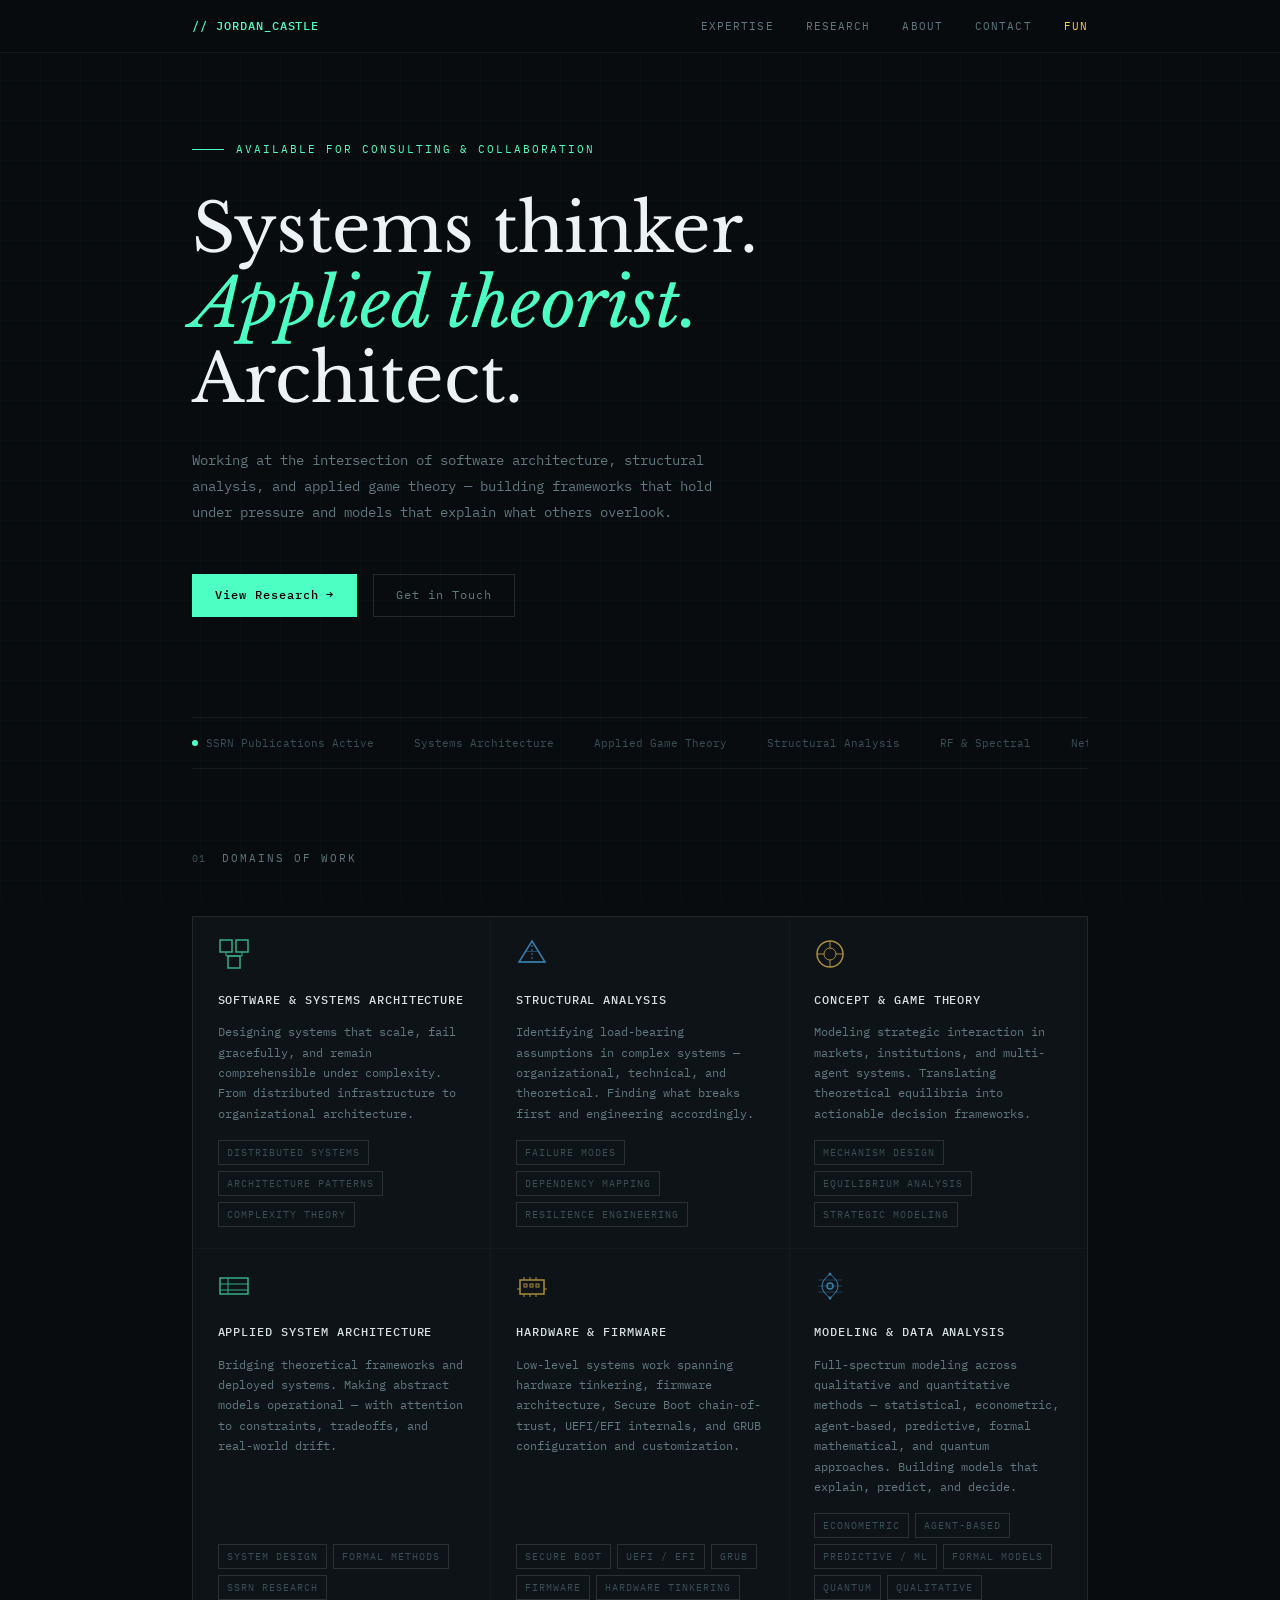
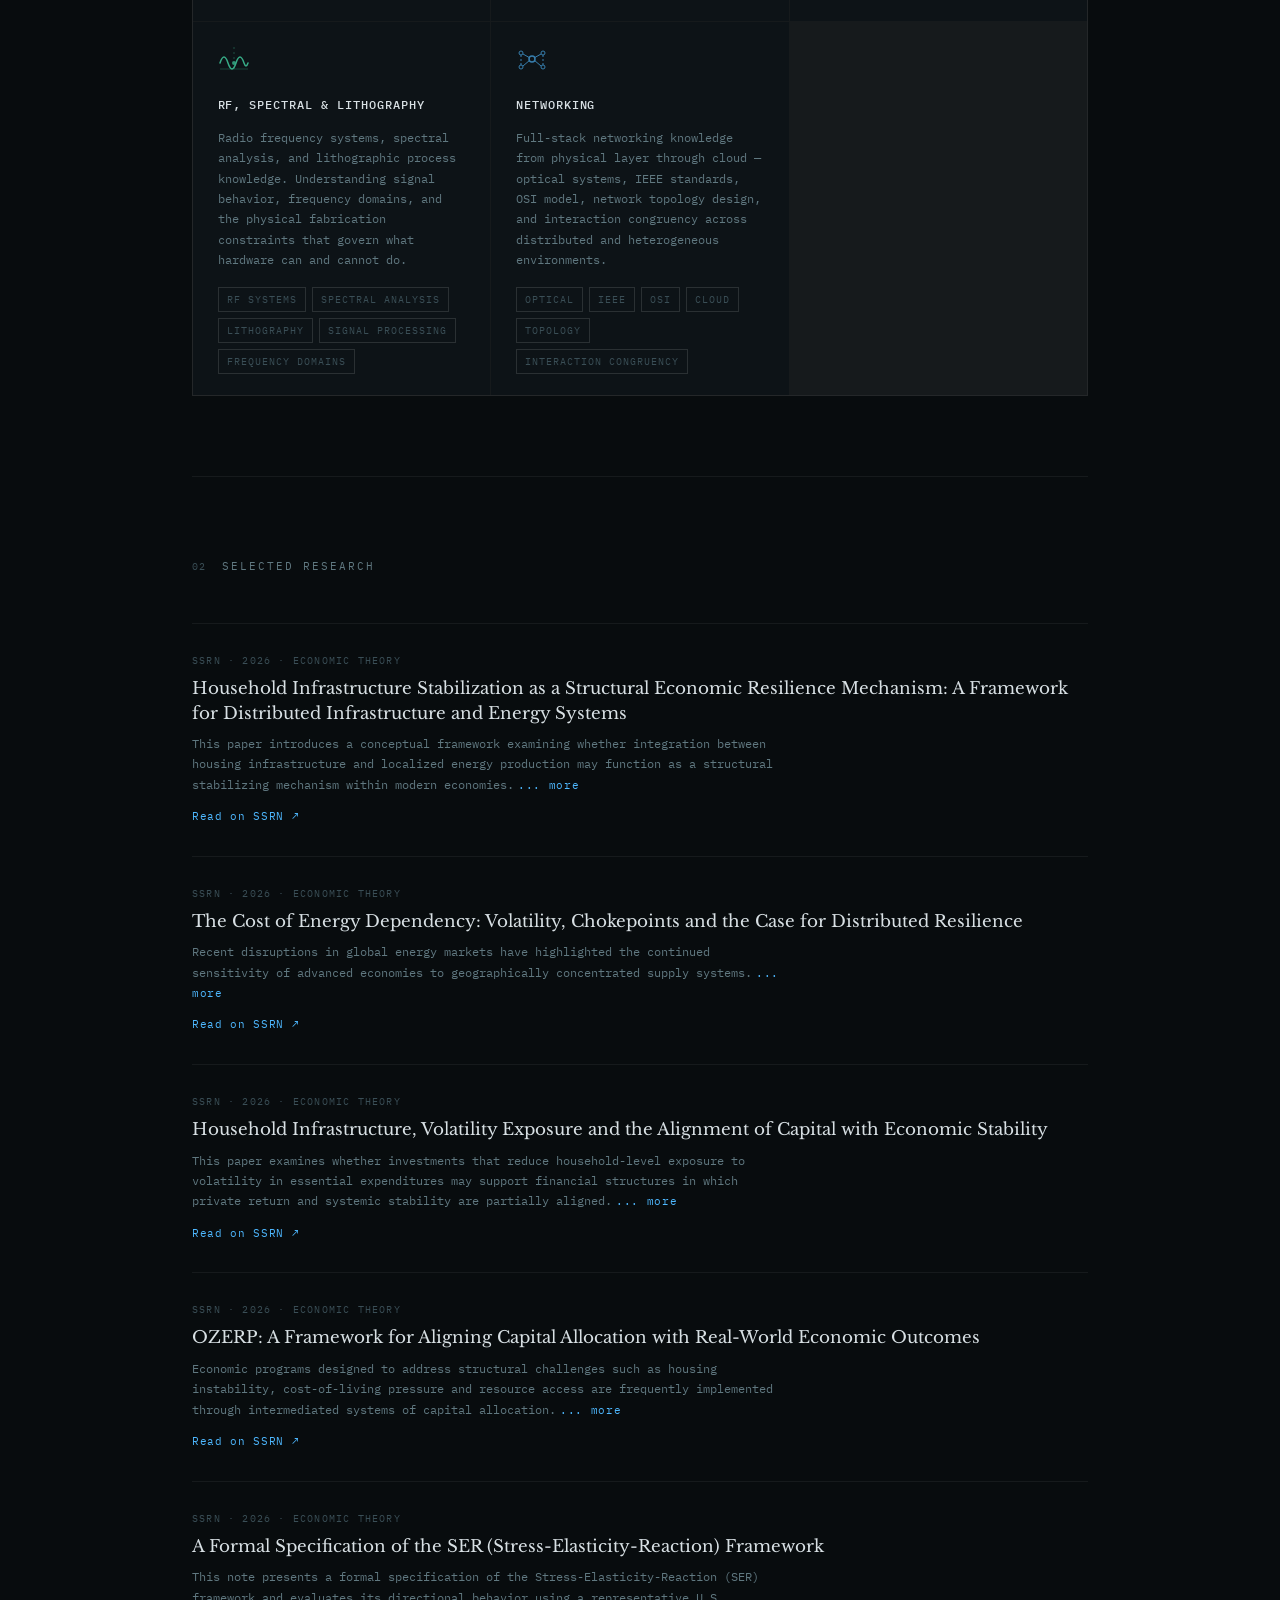
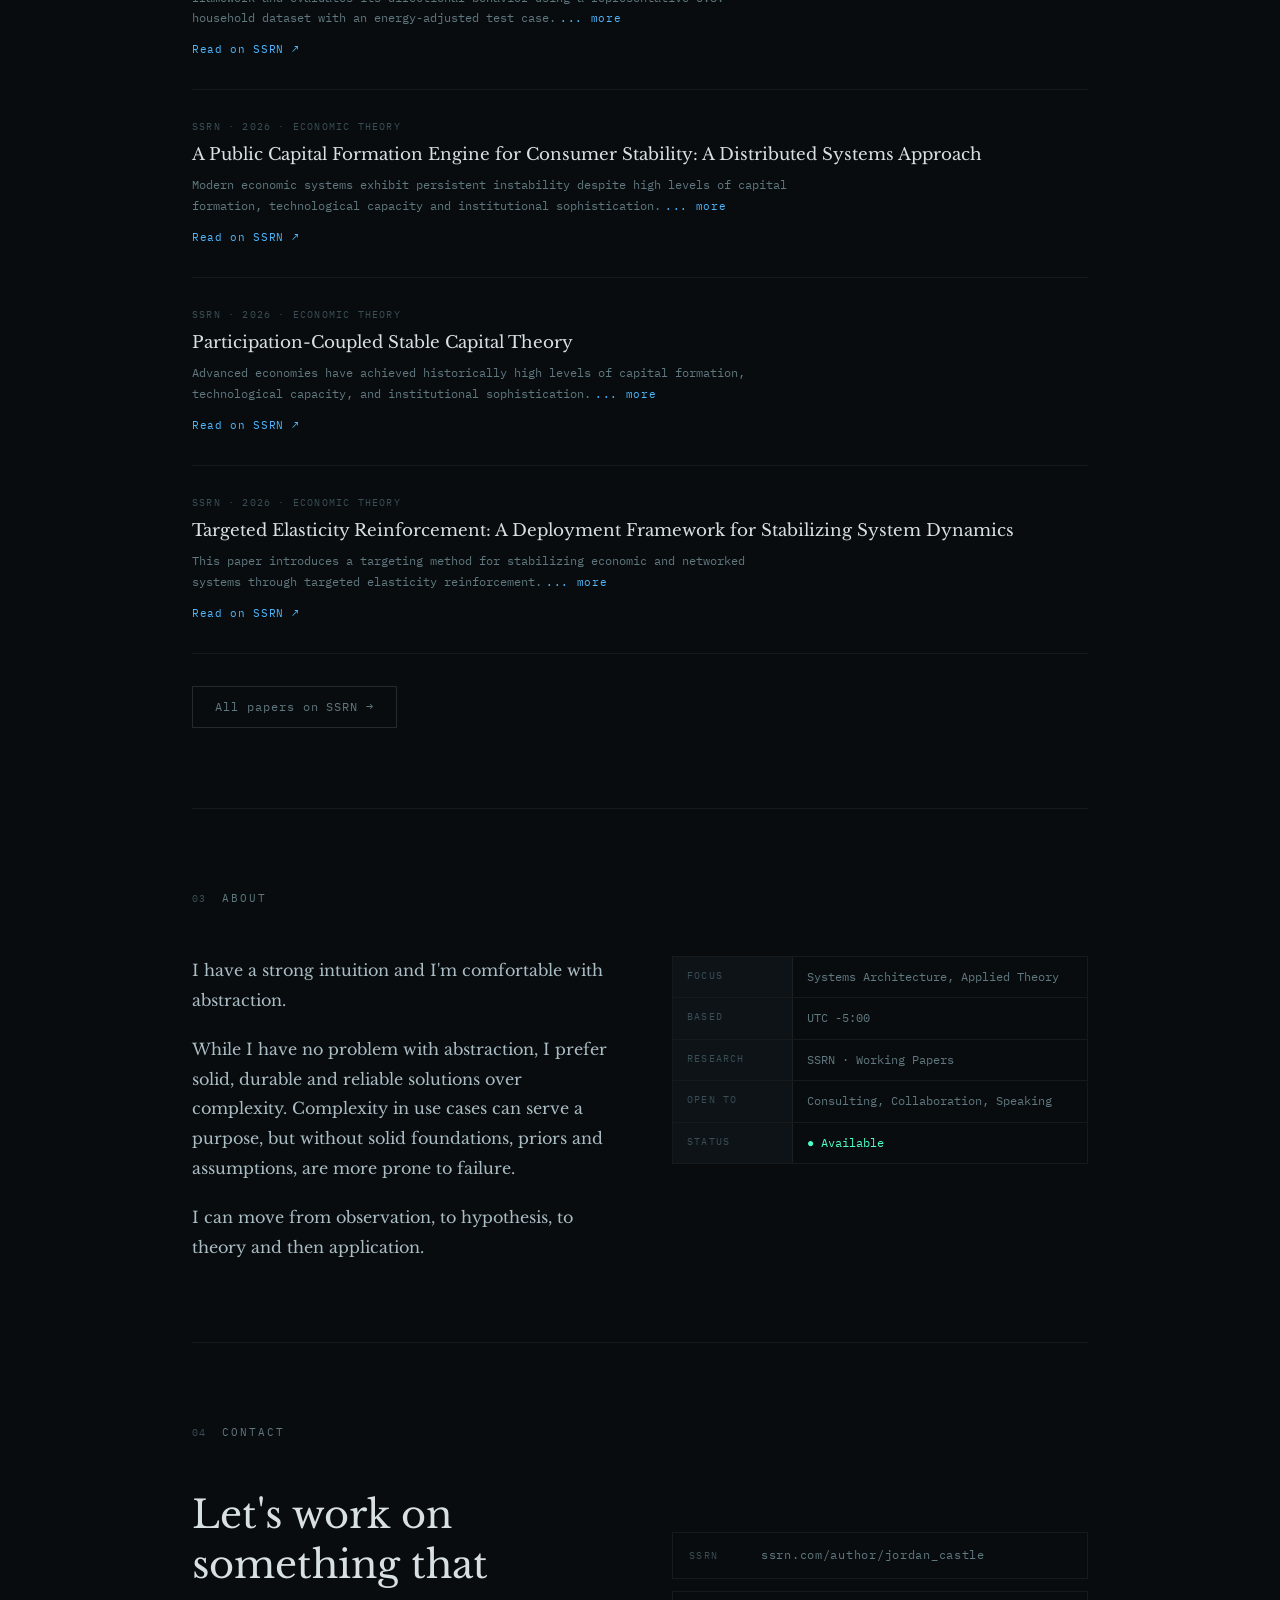
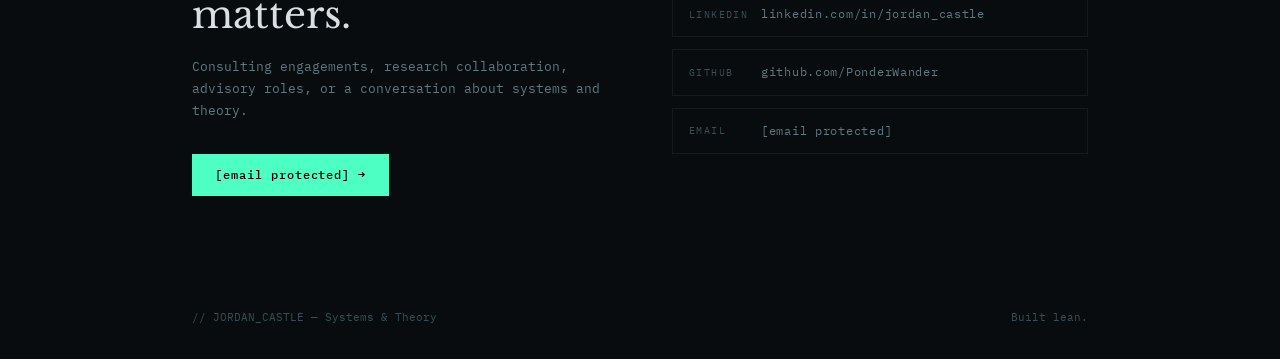
==== commit 479bad62: "Add files via upload" ====
--- a/index.html
+++ b/index.html
@@ -7,6 +7,7 @@
 <link rel="preconnect" href="https://fonts.googleapis.com"/>
 <link href="https://fonts.googleapis.com/css2?family=IBM+Plex+Mono:ital,wght@0,300;0,400;0,500;1,300&family=Libre+Baskerville:ital,wght@0,400;0,700;1,400&display=swap" rel="stylesheet"/>
 <link rel="stylesheet" href="styles.css"/>
+<!-- Let me know if you find anything wrong. God Bless! Psalm 31.-->
 </head>
 
 <nav>
@@ -383,7 +384,7 @@
           </div>
           <div class="spec-row">
             <span class="spec-key">Based</span>
-            <span class="spec-val">Your Location</span>
+            <span class="spec-val">UTC -5:00</span>
           </div>
           <div class="spec-row">
             <span class="spec-key">Research</span>
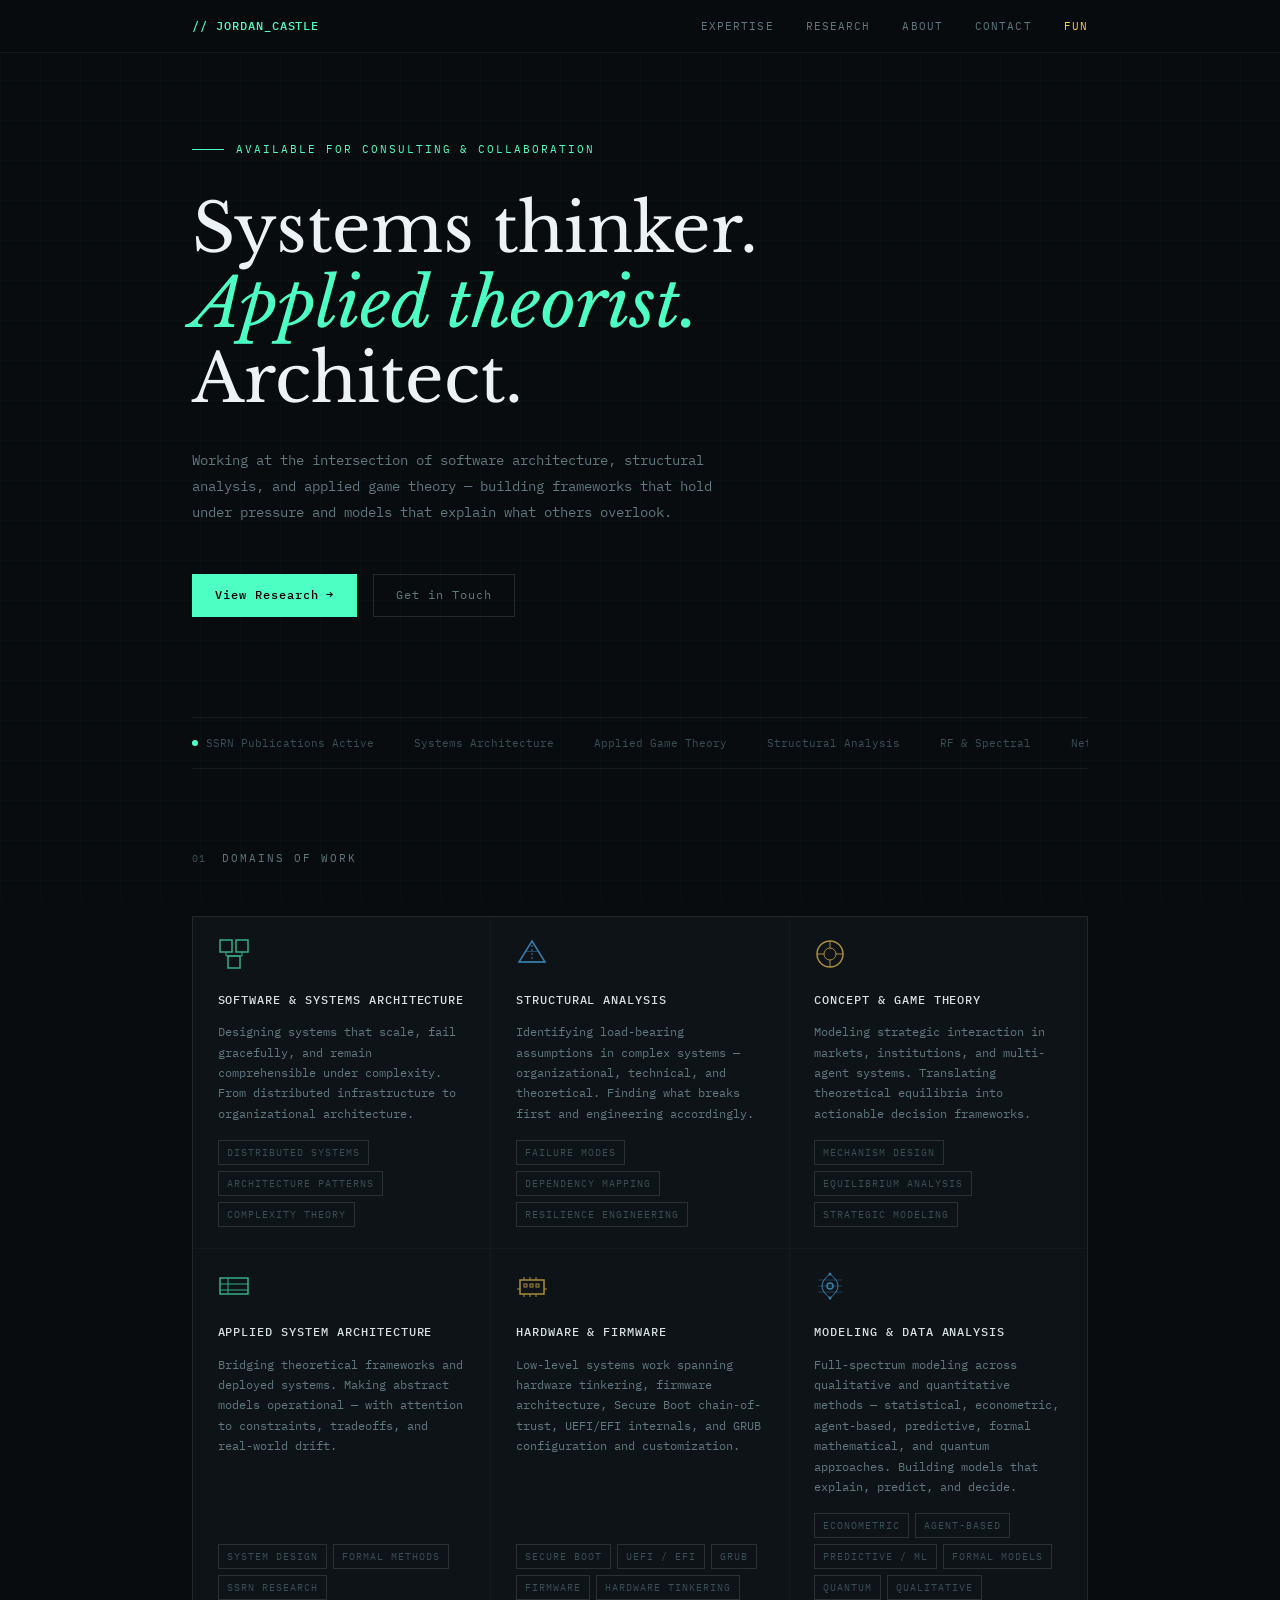
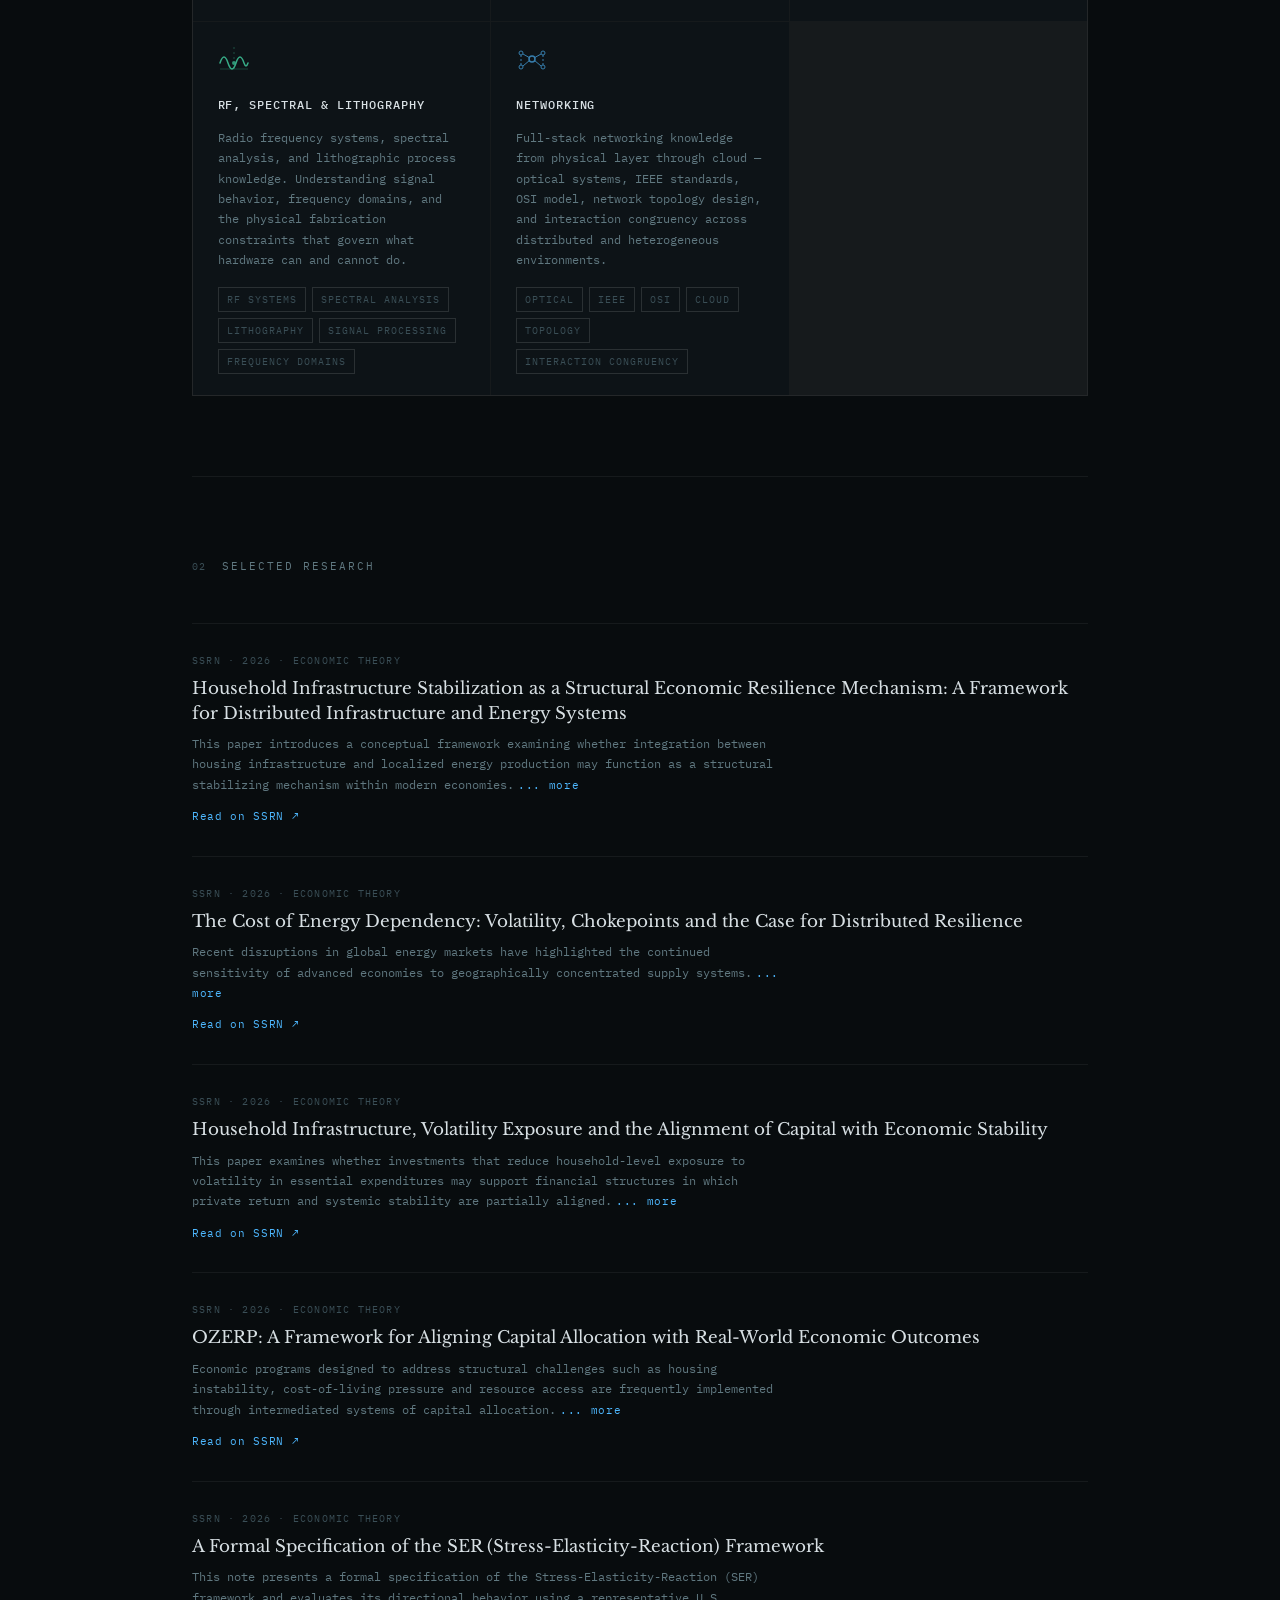
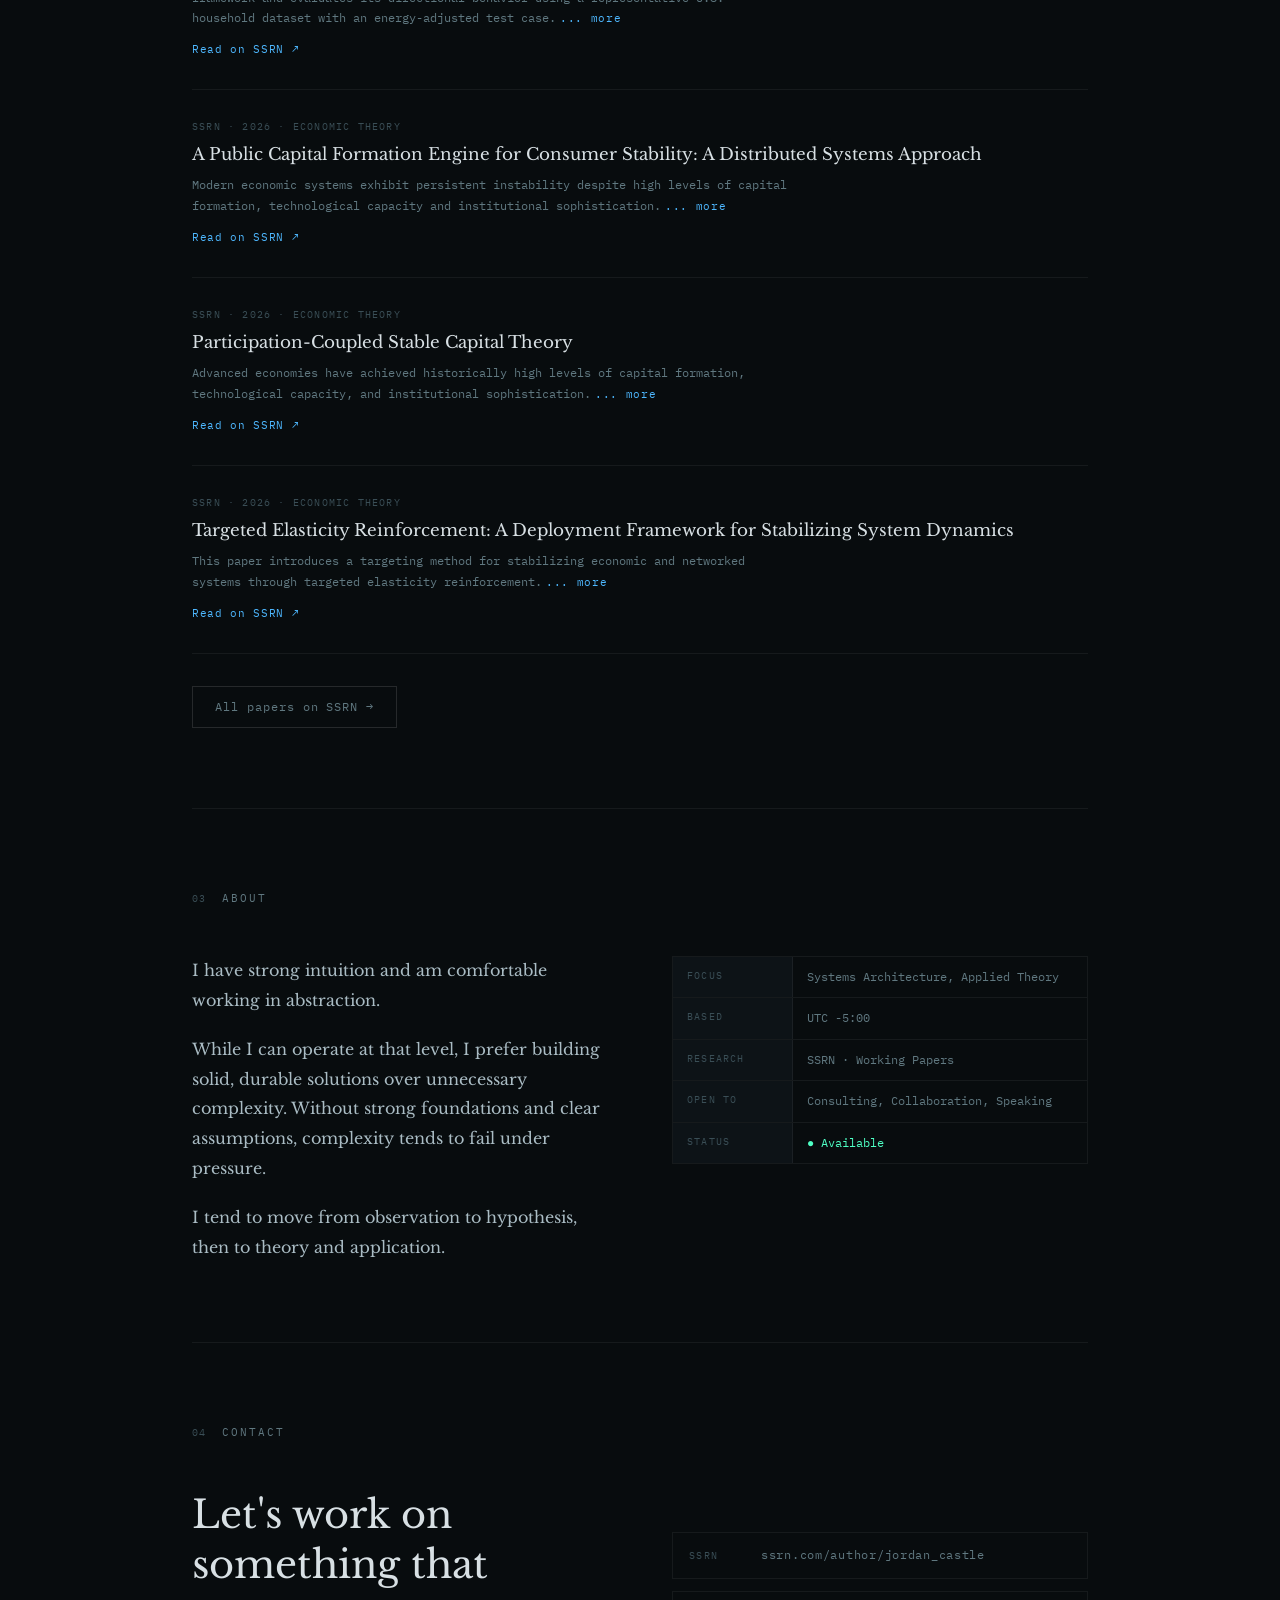
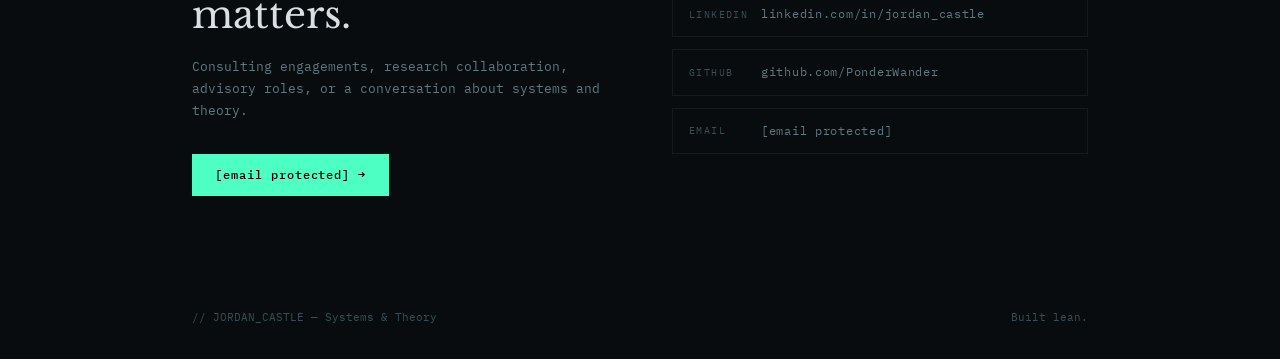
==== commit e47993be: "Add files via upload" ====
--- a/index.html
+++ b/index.html
@@ -367,13 +367,13 @@
     <div class="about-grid">
       <div class="about-text fade-up">
         <p>
-            I have a strong intuition and I'm comfortable with abstraction.  
+            I have strong intuition and am comfortable working in abstraction.
         </p>
         <p>
-            While I have no problem with abstraction, I prefer solid, durable and reliable solutions over complexity.  Complexity in use cases can serve a purpose, but without solid foundations, priors and assumptions, are more prone to failure.          
+            While I can operate at that level, I prefer building solid, durable solutions over unnecessary complexity. Without strong foundations and clear assumptions, complexity tends to fail under pressure.
         </p>
         <p>
-            I can move from observation, to hypothesis, to theory and then application.
+            I tend to move from observation to hypothesis, then to theory and application.  
         </p>
       </div>
       <div class="fade-up">
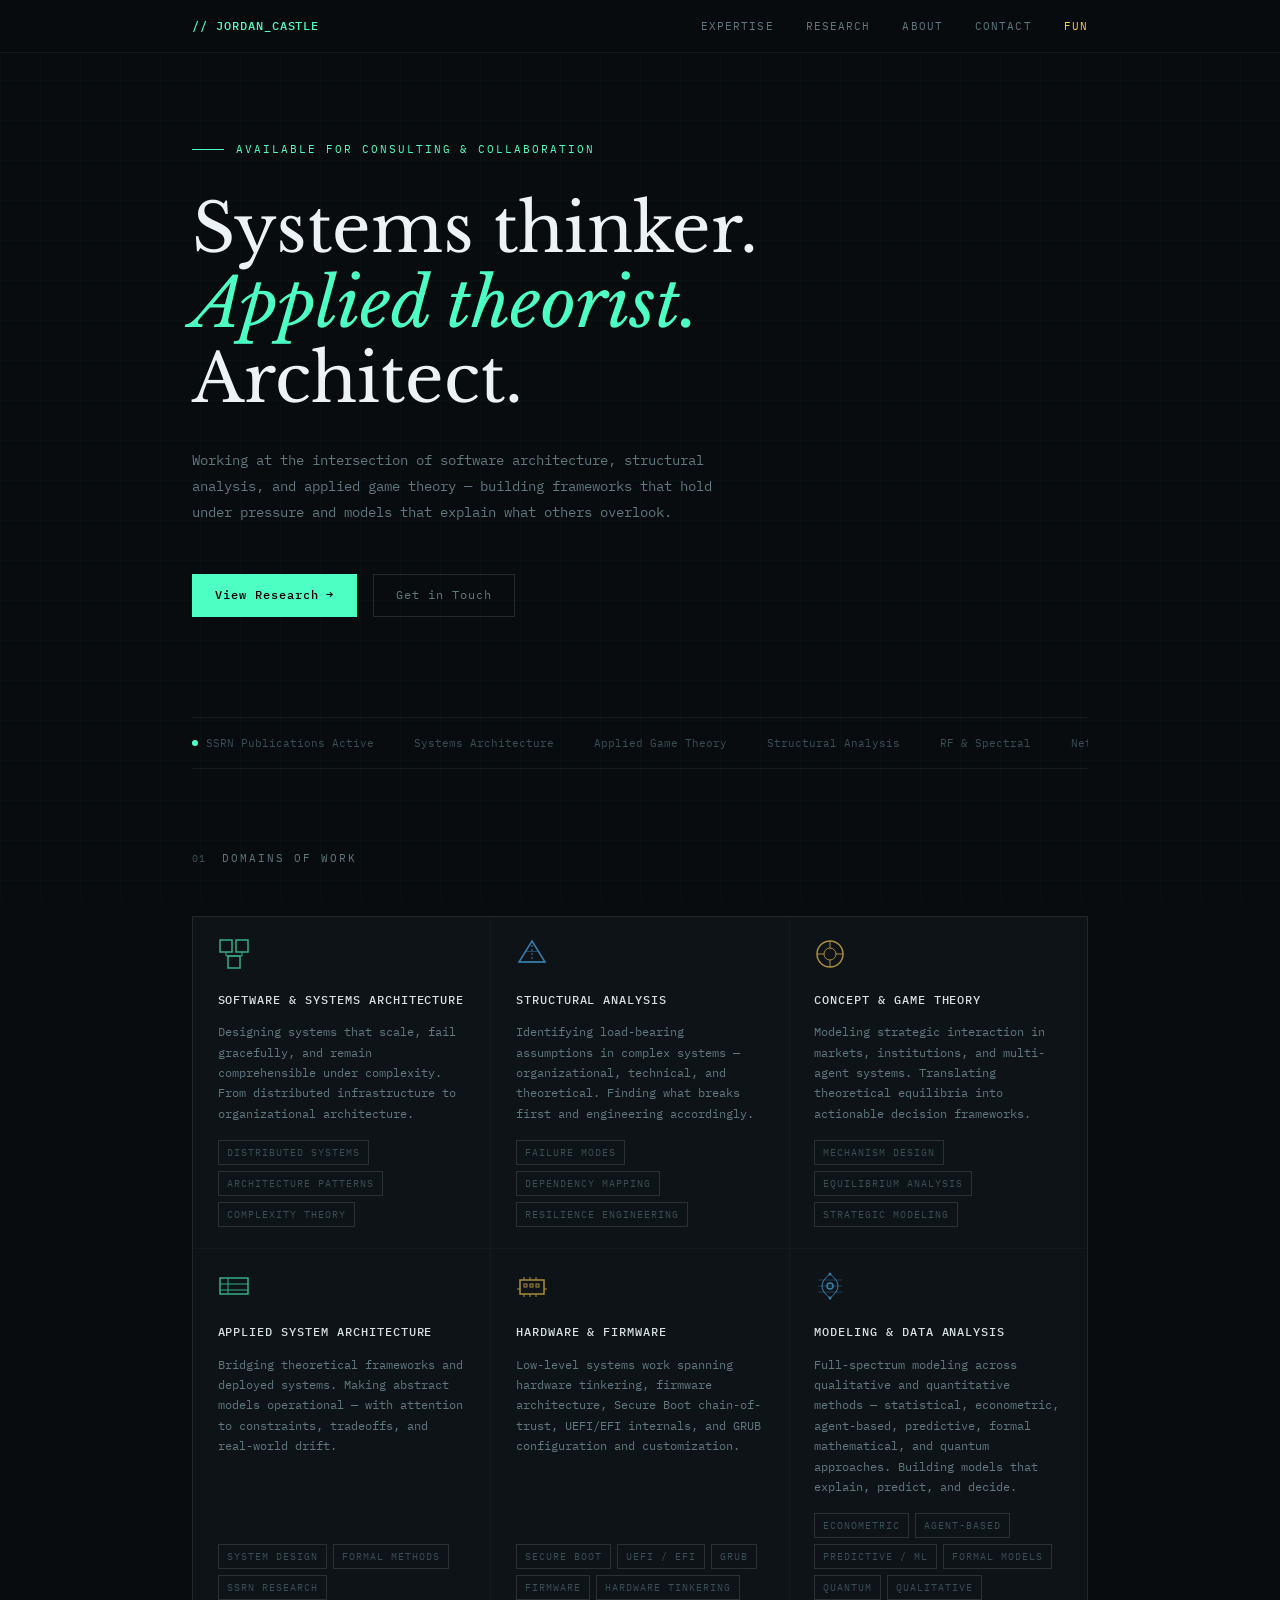
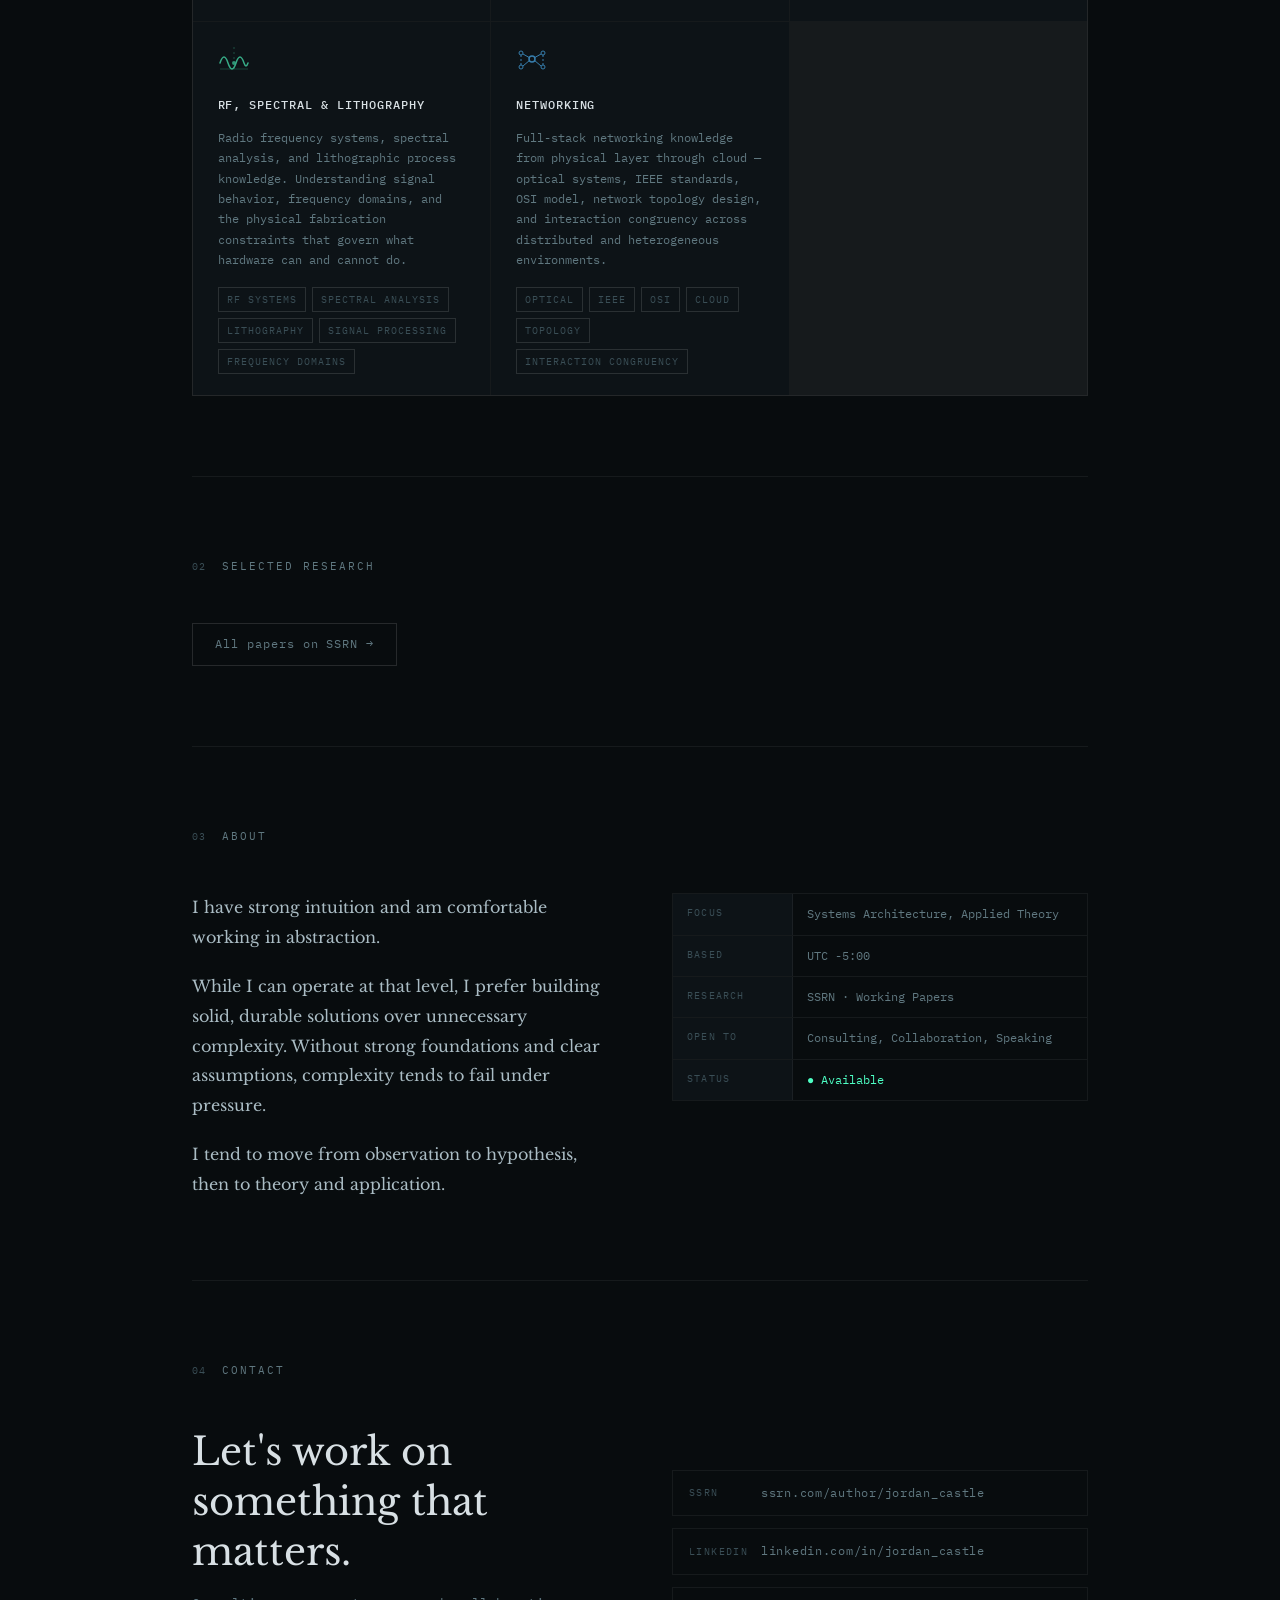
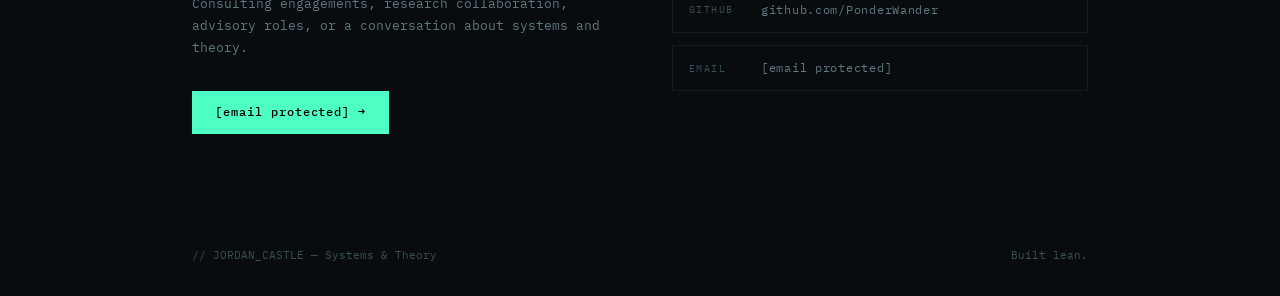
==== commit a7cdcfd1: "Add files via upload" ====
--- a/index.html
+++ b/index.html
@@ -242,122 +242,16 @@
       <span class="section-num">02</span>
       <span class="section-title">Selected Research</span>
     </div>
-    <div class="paper-list" id="paperList">
-
-      <div class="paper-item fade-up">
-        <div>
-          <div class="paper-meta">SSRN · 2026 · Economic Theory</div>
-          <div class="paper-title">Household Infrastructure Stabilization as a Structural Economic Resilience Mechanism: A Framework for Distributed Infrastructure and Energy Systems</div>
-          <details class="abstract-body">
-            <summary> This paper introduces a conceptual framework examining whether integration between housing infrastructure and localized energy production may function as a structural stabilizing mechanism within modern economies.</summary><p>Household financial fragility is often influenced by volatility in essential expenditures, particularly housing and energy costs, which can act as channels for broader economic shock transmission.  The framework explores whether reducing exposure to such volatility through infrastructure design could contribute to more stable household balance sheets and in turn enhance macroeconomic resilience.
-
-Using a circulation-based perspective, the paper describes a "stability flywheel" in which improved predictability at the household level supports more consistent participation in local economic activity, reinforces community-level resilience and reduces amplification of downturns.  It also considers potential interactions between distributed residential energy systems and evolving grid demands in regions experiencing growth in electricity-intensive infrastructure.
-
-The objective is not to prescribe specific policies, but to outline a set of mechanisms and research questions that may inform further empirical and modeling work at the intersection of household finance, infrastructure economics and financial stability.<span class="abstract-less" onclick="this.closest('details').removeAttribute('open')"> less</span></p>
-          </details>
-          <a href="https://dx.doi.org/10.2139/ssrn.6174978" class="paper-link" target="_blank">Read on SSRN ↗</a>
-        </div>
-      </div>
-
-      <!-- Add more papers: copy the paper-item block above, no IDs needed -->
-
-      <div class="paper-item fade-up">
-        <div>
-          <div class="paper-meta">SSRN · 2026 · Economic Theory</div>
-          <div class="paper-title">The Cost of Energy Dependency: Volatility, Chokepoints and the Case for Distributed Resilience</div>
-          <details class="abstract-body">
-            <summary> Recent disruptions in global energy markets have highlighted the continued sensitivity of advanced economies to geographically concentrated supply systems.</summary><p>While such events are typically interpreted through the lens of supply-demand imbalances and market repricing, they also reveal a deeper structural dynamic: the transmission of upstream infrastructure constraints into household and macroeconomic volatility. It also examines the economic implications of energy dependency in chokepoint-constrained systems, using recent market behavior as a reference point. It introduces the concept of resilience parity, defined as the condition under which the cumulative cost of volatility approaches the capital required to reduce exposure to that volatility. By comparing the scale of energy price shocks with the investment required for distributed, householdlevel energy systems, the analysis suggests that a portion of current economic expenditure represents an implicit cost of dependency. The findings support a re framing of distributed energy infrastructure not only as a sustainability measure, but as a mechanism for reducing systemic risk and stabilizing economic circulation. <span class="abstract-less" onclick="this.closest('details').removeAttribute('open')"> less</span></p>
-          </details>
-          <a href="https://dx.doi.org/10.2139/ssrn.6541158" class="paper-link" target="_blank">Read on SSRN ↗</a>
-        </div>
-      </div>
-
-      <div class="paper-item fade-up">
-        <div>
-          <div class="paper-meta">SSRN · 2026 · Economic Theory</div>
-          <div class="paper-title">Household Infrastructure, Volatility Exposure and the Alignment of Capital with Economic Stability</div>
-          <details class="abstract-body">
-            <summary>  This paper examines whether investments that reduce household-level exposure to volatility in essential expenditures may support financial structures in which private return and systemic stability are partially aligned.</summary><p>Prior work has identified household cost variability, particularly in energy, as a transmission mechanism through which instability propagates across economic layer.  Subsequent analysis has shown that these dynamics are observable in real-world energy market conditions.
-
-Building on this foundation, the present analysis considers the implications for capital allocation.  It proposes a conceptual class of instruments, referred to as  Commonwealth Stability Bonds, in which capital is deployed toward distributed, household-linked infrastructure that reduces exposure to price volatility.  the resulting stabilization may contribute to the conditions under which financial returns are sustained.
-
-The paper situates this framework within existing literature on energy price shocks, household consumption behavior and distributed energy systems and argues that the apparent distinction between altruistic and self-interested investment may be structurally overstated in contexts where infrastructure influences economic stability.  The objective is not to define a fully specified instrument, but to outline the conditions under which stability itself may serve as a partial basis for return. <span class="abstract-less" onclick="this.closest('details').removeAttribute('open')"> less</span></p>
-          </details>
-          <a href="https://dx.doi.org/10.2139/ssrn.6545838" class="paper-link" target="_blank">Read on SSRN ↗</a>
-        </div>
-      </div>
-
-      <div class="paper-item fade-up">
-        <div>
-          <div class="paper-meta">SSRN · 2026 · Economic Theory</div>
-          <div class="paper-title">OZERP: A Framework for Aligning Capital Allocation with Real-World Economic Outcomes</div>
-          <details class="abstract-body">
-            <summary>  Economic programs designed to address structural challenges such as housing instability, cost-of-living pressure and resource access are frequently implemented through intermediated systems of capital allocation.</summary><p>  While these systems enable scale and coordination, they are prone to outcome detachment, wherein capital deployment diverges from measurable improvements in underlying conditions.  This paper introduces the concept of intermediation drift, a structural mechanism through which intermediary layers optimize for proxy metrics, such as disbursement and compliance, rather than realized outcomes.
-
-To address this limitation, the paper presents OZERP (Opportunity Zone Enrichment & Resilience Pilot), a framework that links capital allocation to real-world economic conditions through the integration of economic stress, system elasticity and behavioral response.  Under this model, instability is reframed as a function of constrained adaptability rather than insufficient activity.  OZERP operationalizes this perspective through a pilot-based structure that prioritizes elasticity-expanding interventions, including infrastructure investment, small business capital access and housing rehabilitation.
-
-Central to the framework is a multi-layer measurement system that connects capital flows to changes in cost-of-living conditions and participant-level response, enabling real-time evaluation of whether interventions reduce constraint and stabilize behavior.  By shifting program evaluation from allocation efficiency to outcome alignment, OZERP provides a structured approach for reducing systemic drift and improving the effectiveness of economic interventions.
-
-The findings suggest that policy effectiveness is determined not by the volume of resources deployed, but by the degree to which those resources alter the conditions in which decisions are made.  This work contributes a unified framework for diagnosing, measuring and addressing outcome detachment in intermediated economic systems. <span class="abstract-less" onclick="this.closest('details').removeAttribute('open')"> less</span></p>
-          </details>
-          <a href="https://dx.doi.org/10.2139/ssrn.6558304" class="paper-link" target="_blank">Read on SSRN ↗</a>
-        </div>
-      </div>
-
-      <div class="paper-item fade-up">
-        <div>
-          <div class="paper-meta">SSRN · 2026 · Economic Theory</div>
-          <div class="paper-title">A Formal Specification of the SER (Stress-Elasticity-Reaction) Framework</div>
-          <details class="abstract-body">
-            <summary>   This note presents a formal specification of the Stress-Elasticity-Reaction (SER) framework and evaluates its directional behavior using a representative U.S. household dataset with an energy-adjusted test case.</summary><p>The framework models behavioral response as a function of economic constraint (stress) and adaptive capacity (elasticity), extending standard utility formulations to incorporate condition-based inputs.  A reduced-form operational method is constructed using publicly available data on household spending, energy costs, credit conditions and solar-adopter characteristics.
-
-Empirical inputs are mapped into the SER structure to generate comparative outputs between a baseline consumer case and a solar-adjusted scenario.  Results show consistent directional changes, including increased elasticity, reduced reaction and improved utility proxies under lower energy burden and higher credit-quality conditions.  A compact system expression is derived to represent the relationship between stress, elasticity and response.
-
-The findings demonstrate that the SER framework is tractable, empirically grounded and responsive to real-world inputs.  While not establishing causality, the results are consistent with a structure in which reductions in recurring constraint and increases in adaptive capacity produce measurable improvements in both economic and behavioral stability.<span class="abstract-less" onclick="this.closest('details').removeAttribute('open')"> less</span></p>
-          </details>
-          <a href="https://dx.doi.org/10.2139/ssrn.6561918" class="paper-link" target="_blank">Read on SSRN ↗</a>
-        </div>
-      </div>
-
-      <div class="paper-item fade-up">
-        <div>
-          <div class="paper-meta">SSRN · 2026 · Economic Theory</div>
-          <div class="paper-title">A Public Capital Formation Engine for Consumer Stability: A Distributed Systems Approach</div>
-          <details class="abstract-body">
-            <summary>Modern economic systems exhibit persistent instability despite high levels of capital formation, technological capacity and institutional sophistication.</summary><p> This instability is commonly addressed through downstream interventions that adjust demand, redistribute resources or expand credit. However, such approaches often operate within structural conditions that continue to generate volatility, limiting their long-term effectiveness. This paper advances a systems-level framework in which economic instability is understood as an emergent property of two interacting dynamics: the transmission of upstream volatility through essential cost structures and the decoupling of capital allocation from realized outcomes within intermediated systems. Households, positioned at the intersection of these dynamics, function as primary transmission nodes through which volatility propagates into broader economic behavior (Castle, 2026c). Building on prior work formalizing the relationship between stress, elasticity and behavioral response (Castle, 2026a) and identifying structural drift in intermediated capital systems (Castle, 2026b), this paper introduces a distributed public capital formation engine as a mechanism for realigning economic participation with system stability. The proposed model reframes individuals not solely as consumers of capital, but as participants in its formation, with value accrual linked to continuous engagement within infrastructure and production systems. Within this framework, economic capacity is defined as the ability to operate under conditions of reduced constraint and predictable cost exposure. Such capacity is shown to be a prerequisite for sustained participation, and by extension, for the functional realization of individual agency within the economic system (Sen, 1999). Stability, in this context, is not imposed through centralized control but emerges from the distributed expansion of adaptive capacity across participating nodes (Meadows, 2008; Sterman, 2000). <span class="abstract-less" onclick="this.closest('details').removeAttribute('open')"> less</span></p>
-          </details>
-          <a href="https://dx.doi.org/10.2139/ssrn.6571439" class="paper-link" target="_blank">Read on SSRN ↗</a>
-        </div>
-      </div>
-
-      <div class="paper-item fade-up">
-        <div>
-          <div class="paper-meta">SSRN · 2026 · Economic Theory</div>
-          <div class="paper-title">Participation-Coupled Stable Capital Theory</div>
-          <details class="abstract-body">
-            <summary>Advanced economies have achieved historically high levels of capital formation, technological capacity, and institutional sophistication.</summary><p> Despite these advances, they continue to exhibit persistent patterns of economic instability, including cyclical volatility, uneven regional stress, and recurring disruptions in household financial conditions. Conventional approaches to stabilization, including monetary policy, fiscal intervention, and credit expansion, have demonstrated effectiveness in moderating aggregate outcomes, yet they frequently operate after instability has already propagated through the system. This pattern suggests a structural limitation in prevailing analytical frameworks. Much of modern macroeconomic analysis focuses on aggregate variables such as output, inflation, and employment, treating instability as a function of demand fluctuations or financial imbalances. While these factors are important, they may obscure underlying mechanisms through which instability originates and propagates across economic systems. In particular, two dynamics appear consistently but are rarely modeled jointly: the transmission of external volatility through essential cost structures, and the decoupling of capital allocation from realized outcomes within intermediated systems.<span class="abstract-less" onclick="this.closest('details').removeAttribute('open')"> less</span></p>
-          </details>
-          <a href="https://dx.doi.org/10.2139/ssrn.6577978" class="paper-link" target="_blank">Read on SSRN ↗</a>
-        </div>
-      </div>
-
-      <div class="paper-item fade-up">
-        <div>
-          <div class="paper-meta">SSRN · 2026 · Economic Theory</div>
-          <div class="paper-title">Targeted Elasticity Reinforcement: A Deployment Framework for Stabilizing System Dynamics</div>
-          <details class="abstract-body">
-            <summary>This paper introduces a targeting method for stabilizing economic and networked systems through targeted elasticity reinforcement.</summary><p>Building on the Stress–Elasticity–Reaction (SER) framework and a field-based formulation of imbalance (Φ = R − S), the analysis demonstrates that instability arises not from stress alone, but from the interaction between stress and diminishing absorptive capacity. Empirical and simulation results across energy, agricultural, and epidemic–market systems reveal consistent regime behavior, including lagged elasticity degradation and constraint-induced isolation. The paper proposes a priority-based targeting function to identify high-impact intervention nodes and outlines a coupled deployment strategy across critical sectors and households. Stability is achieved by maintaining elasticity above a critical threshold, enabling stress to be absorbed rather than transmitted into market-visible failure. The framework provides a scalable, mechanism-driven approach to system stabilization through reinforcement, targeting, and reinvestment dynamics.<span class="abstract-less" onclick="this.closest('details').removeAttribute('open')"> less</span></p>
-          </details>
-          <a href="https://dx.doi.org/10.2139/ssrn.6604978" class="paper-link" target="_blank">Read on SSRN ↗</a>
-        </div>
-      </div>
-    </div>
-    <div style="margin-top:2rem; display:flex; gap:1rem; align-items:center; flex-wrap:wrap;">
-      <a href="https://papers.ssrn.com/sol3/cf_dev/AbsByAuth.cfm?per_id=10215177" target="_blank" class="btn btn-secondary">All papers on SSRN →</a>
-    </div>
-  </section>
-</div>
-
+    <div class="paper-pagination" id="paperPagination" style="display:none;">
+        <button class="btn btn-secondary" id="paperPrev" onclick="paperPage(-1)">← Prev</button>
+        <span class="paper-page-label" id="paperPageLabel"></span>
+        <button class="btn btn-secondary" id="paperNext" onclick="paperPage(1)">Next →</button>
+    </div>
+    <div style="margin-top:1rem;">
+        <a href="https://ssrn.com/author=YOURID" target="_blank" class="btn btn-secondary">All papers on SSRN →</a>
+    </div>
+  </section>
+</div>
 <div class="container" id="about">
   <section>
     <div class="section-header">
--- a/styles.css
+++ b/styles.css
@@ -238,6 +238,26 @@
 }
 .paper-error { font-size: 12px; color: var(--muted); padding: 1.5rem 0; }
 .paper-count-label { font-size: 11px; color: var(--dim); letter-spacing: 0.08em; }
+/* ── PAPER PAGINATION ── */
+.paper-pagination {
+  display: flex;
+  align-items: center;
+  gap: 1rem;
+  margin-top: 2rem;
+}
+.paper-page-label {
+  font-size: 11px;
+  color: var(--dim);
+  letter-spacing: 0.1em;
+  min-width: 48px;
+  text-align: center;
+}
+.paper-pagination .btn:disabled {
+  opacity: 0.25;
+  cursor: not-allowed;
+  pointer-events: none;
+}
+
 /* ── ABSTRACT details/summary ── */
 .abstract-body {
   font-size: 12px; color: var(--muted); line-height: 1.7;
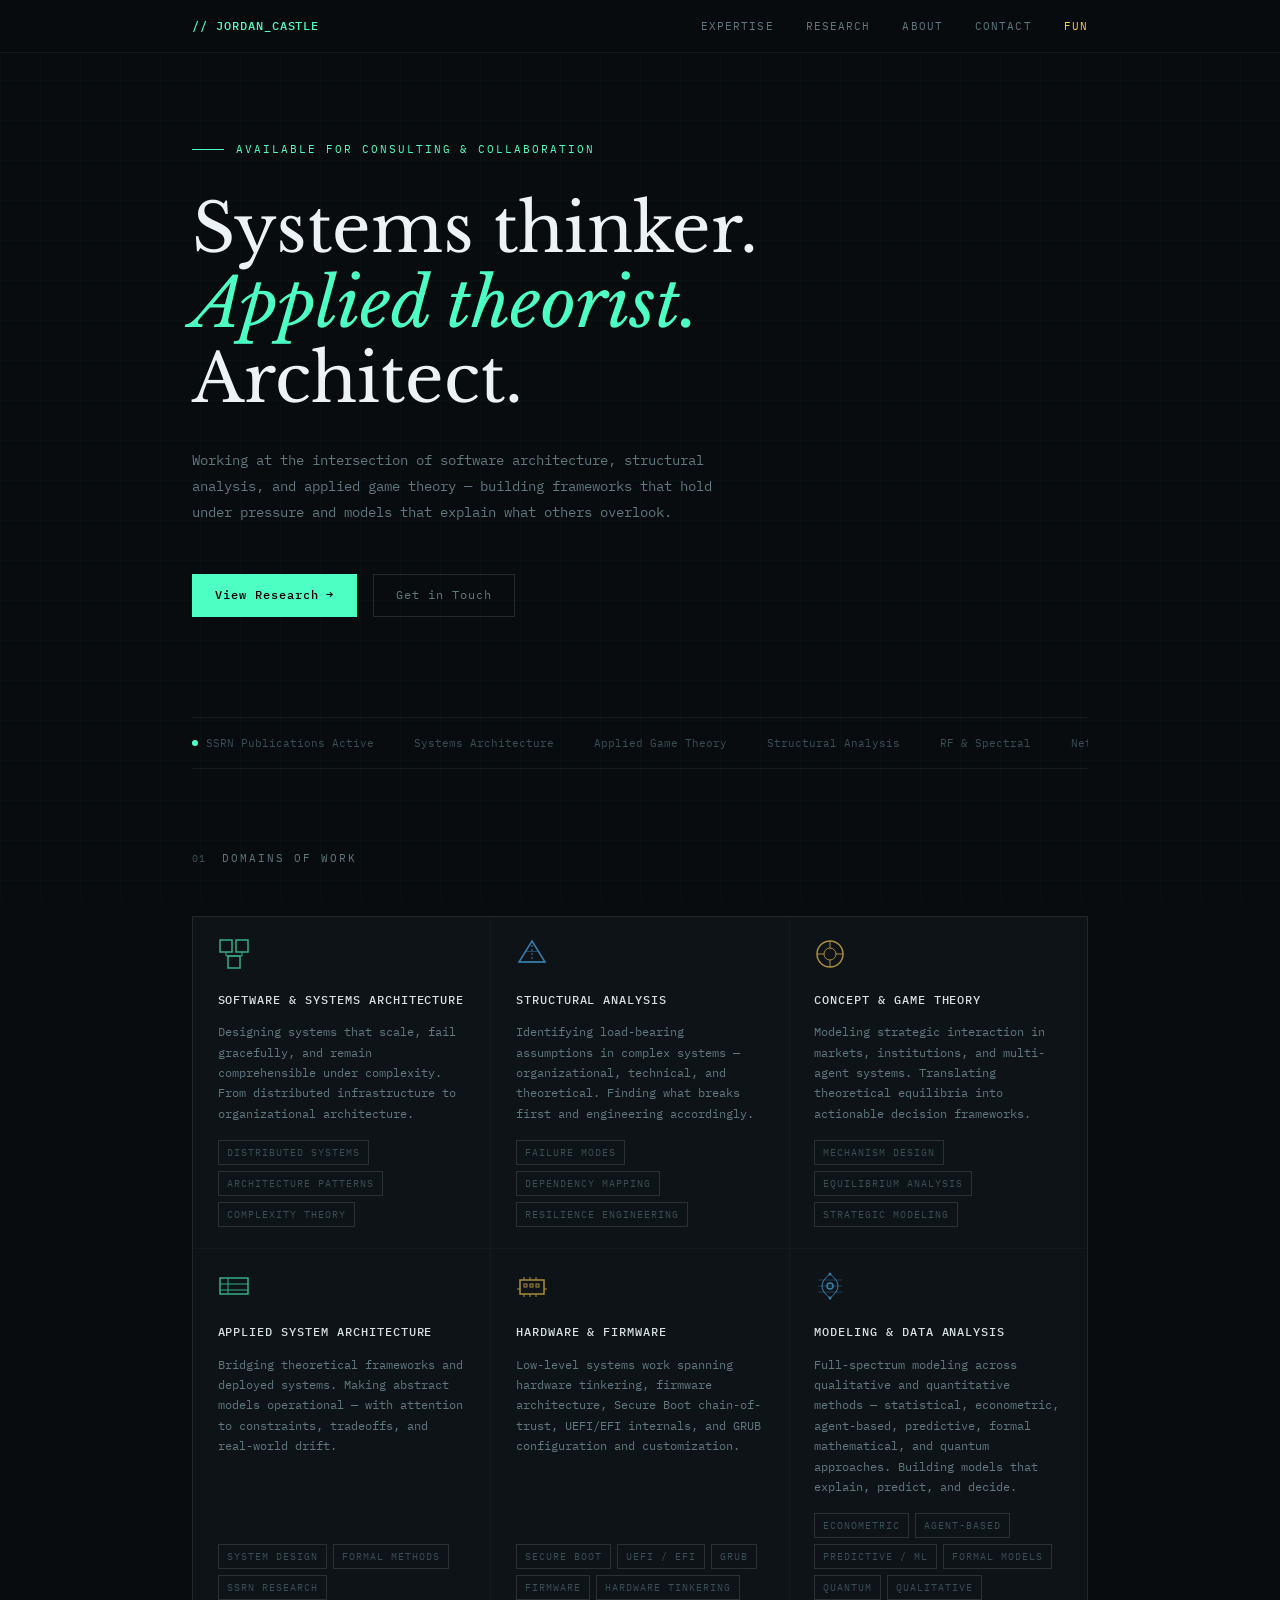
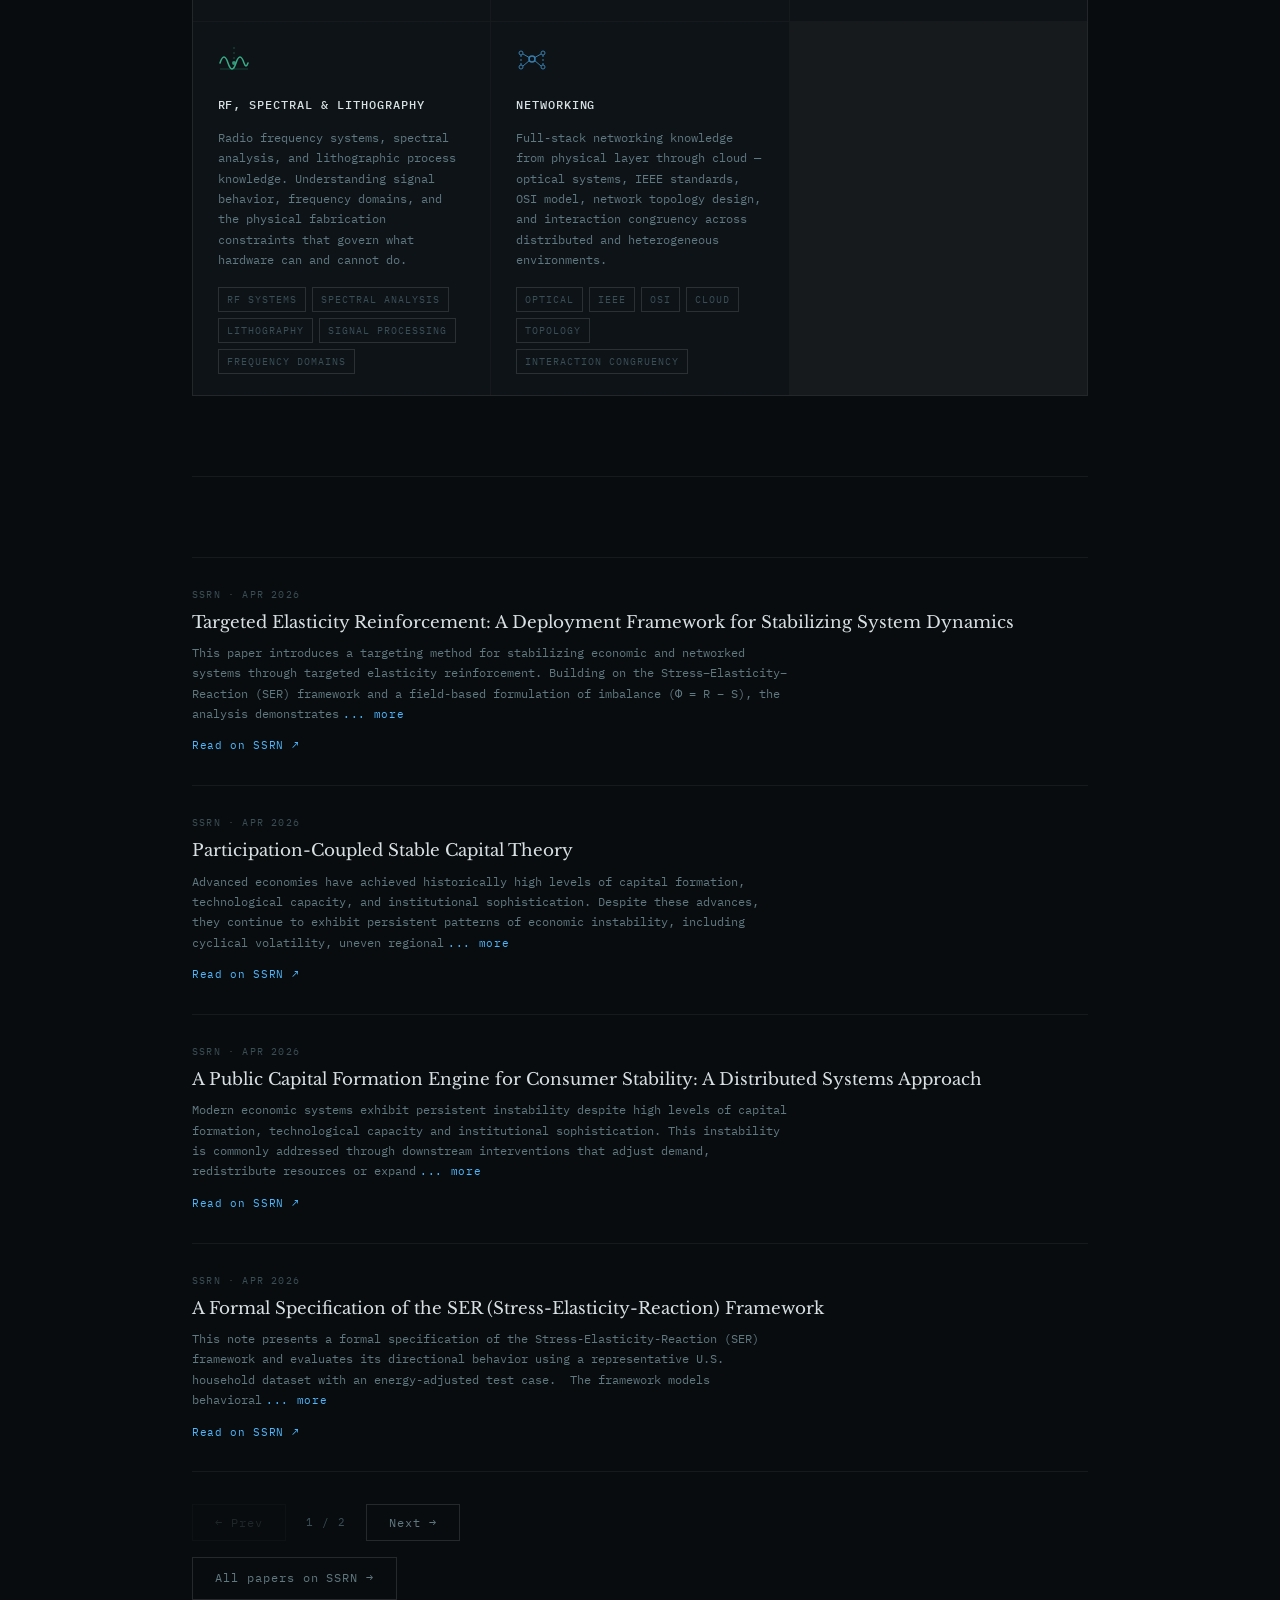
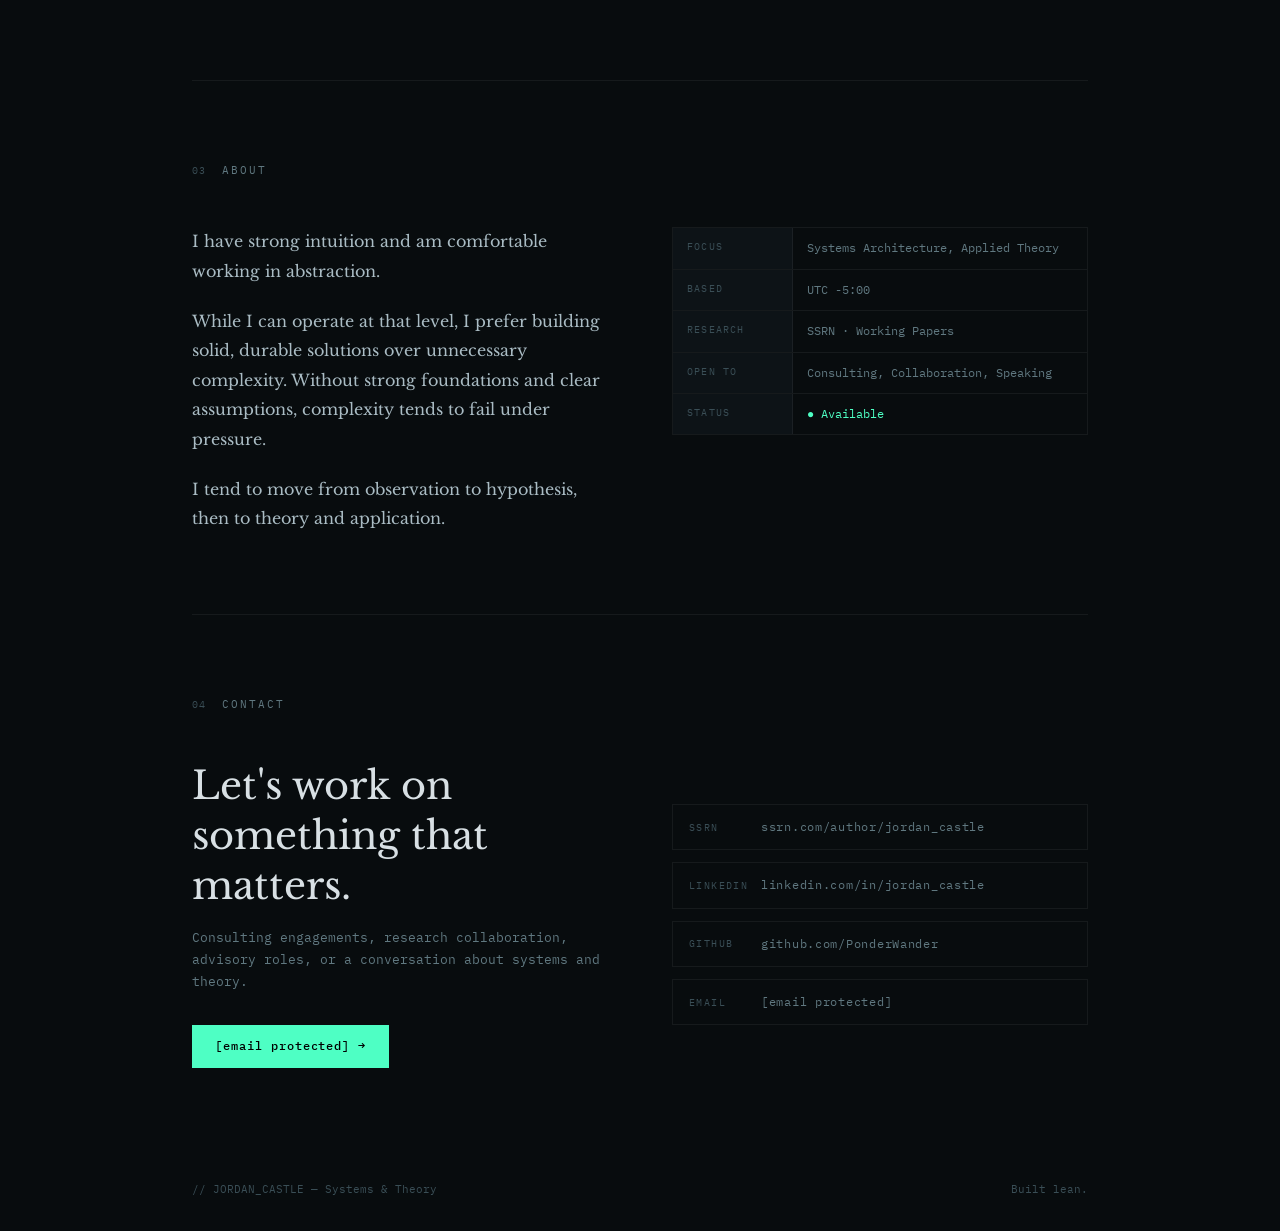
==== commit b9bb4dd2: "Add files via upload" ====
--- a/index.html
+++ b/index.html
@@ -235,21 +235,21 @@
     </div>
   </section>
 </div>
-
 <div class="container" id="research">
   <section>
-    <div class="section-header">
-      <span class="section-num">02</span>
-      <span class="section-title">Selected Research</span>
-    </div>
-    <div class="paper-pagination" id="paperPagination" style="display:none;">
-        <button class="btn btn-secondary" id="paperPrev" onclick="paperPage(-1)">← Prev</button>
-        <span class="paper-page-label" id="paperPageLabel"></span>
-        <button class="btn btn-secondary" id="paperNext" onclick="paperPage(1)">Next →</button>
-    </div>
-    <div style="margin-top:1rem;">
-        <a href="https://ssrn.com/author=YOURID" target="_blank" class="btn btn-secondary">All papers on SSRN →</a>
-    </div>
+        <div class="paper-list" id="paperList">
+            <div class="paper-loading" id="paperLoading">
+                <span class="paper-loading-dot"></span> Loading papers...
+            </div>
+        </div>
+        <div class="paper-pagination" id="paperPagination" style="display:none;">
+            <button class="btn btn-secondary" id="paperPrev" onclick="paperPage(-1)">← Prev</button>
+            <span class="paper-page-label" id="paperPageLabel"></span>
+            <button class="btn btn-secondary" id="paperNext" onclick="paperPage(1)">Next →</button>
+        </div>
+        <div style="margin-top:1rem;">
+            <a href="https://ssrn.com/author=10215177" target="_blank" class="btn btn-secondary">All papers on SSRN →</a>
+        </div>
   </section>
 </div>
 <div class="container" id="about">
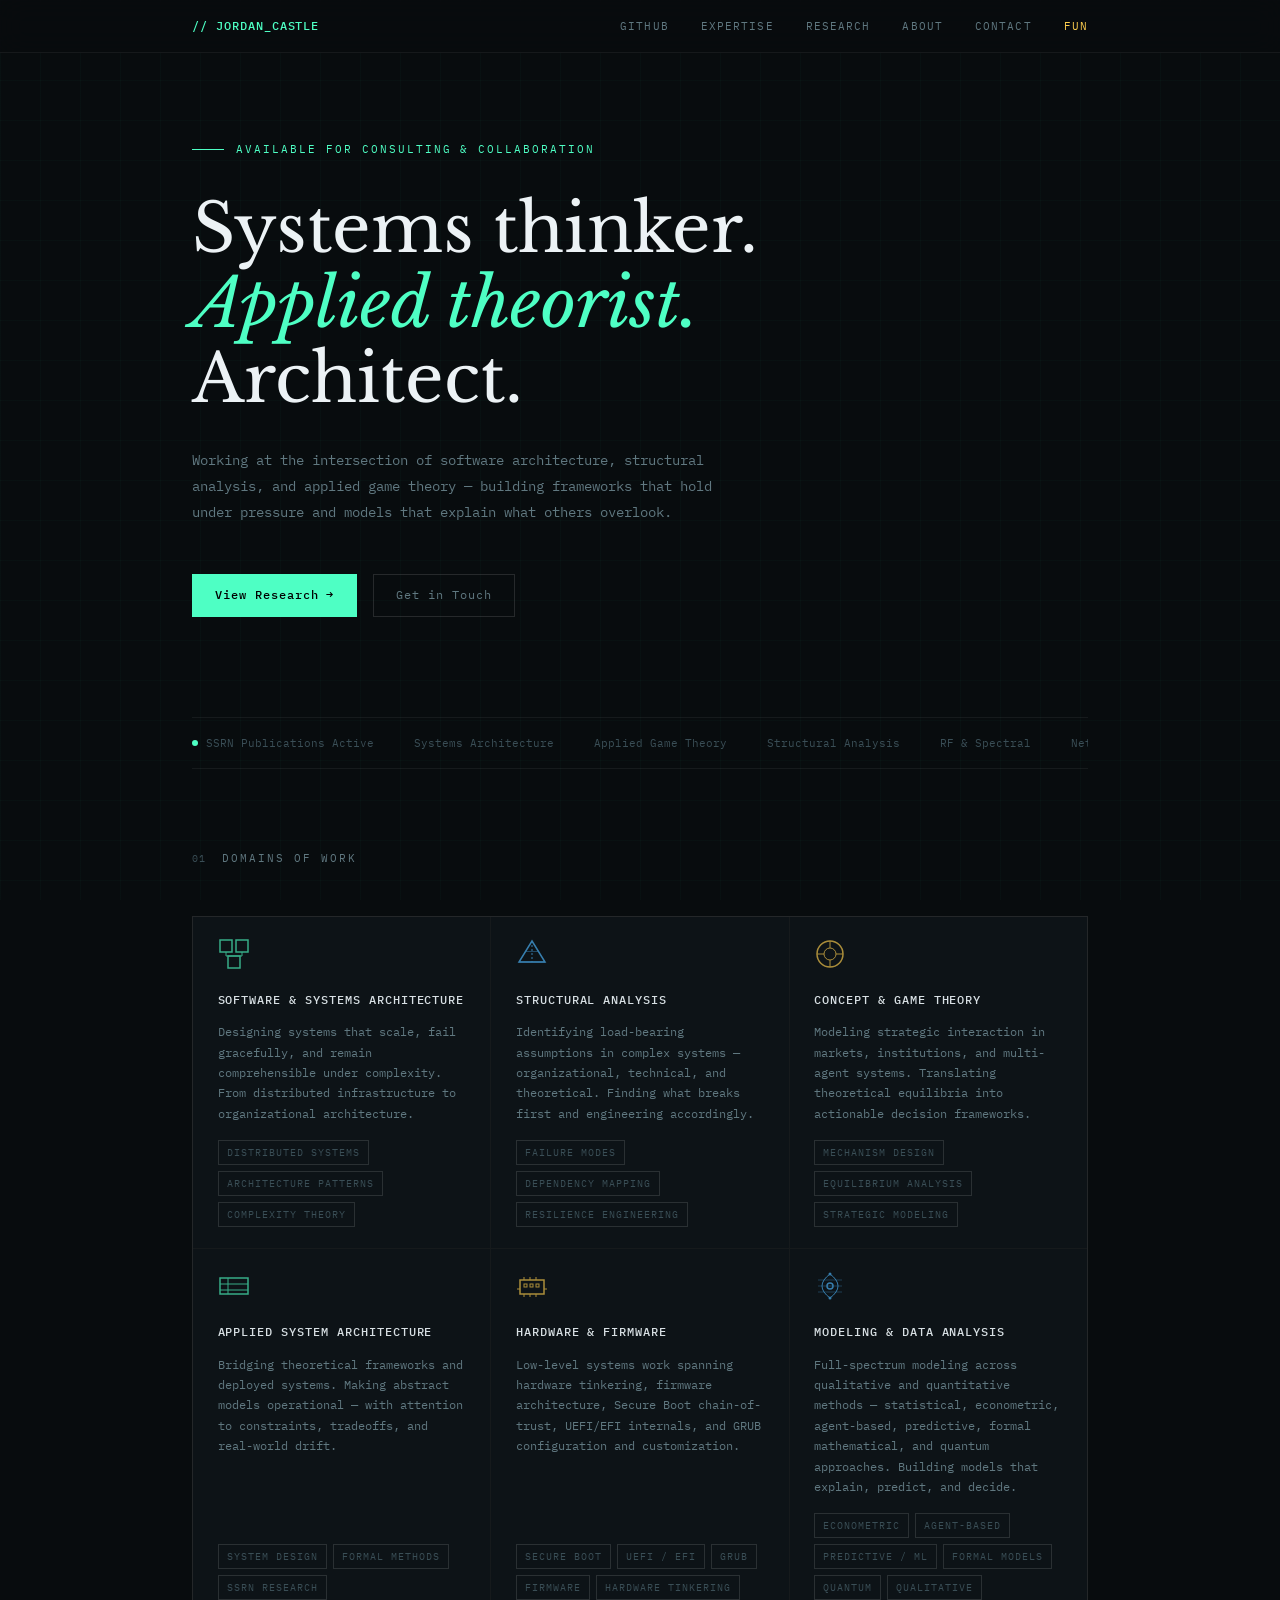
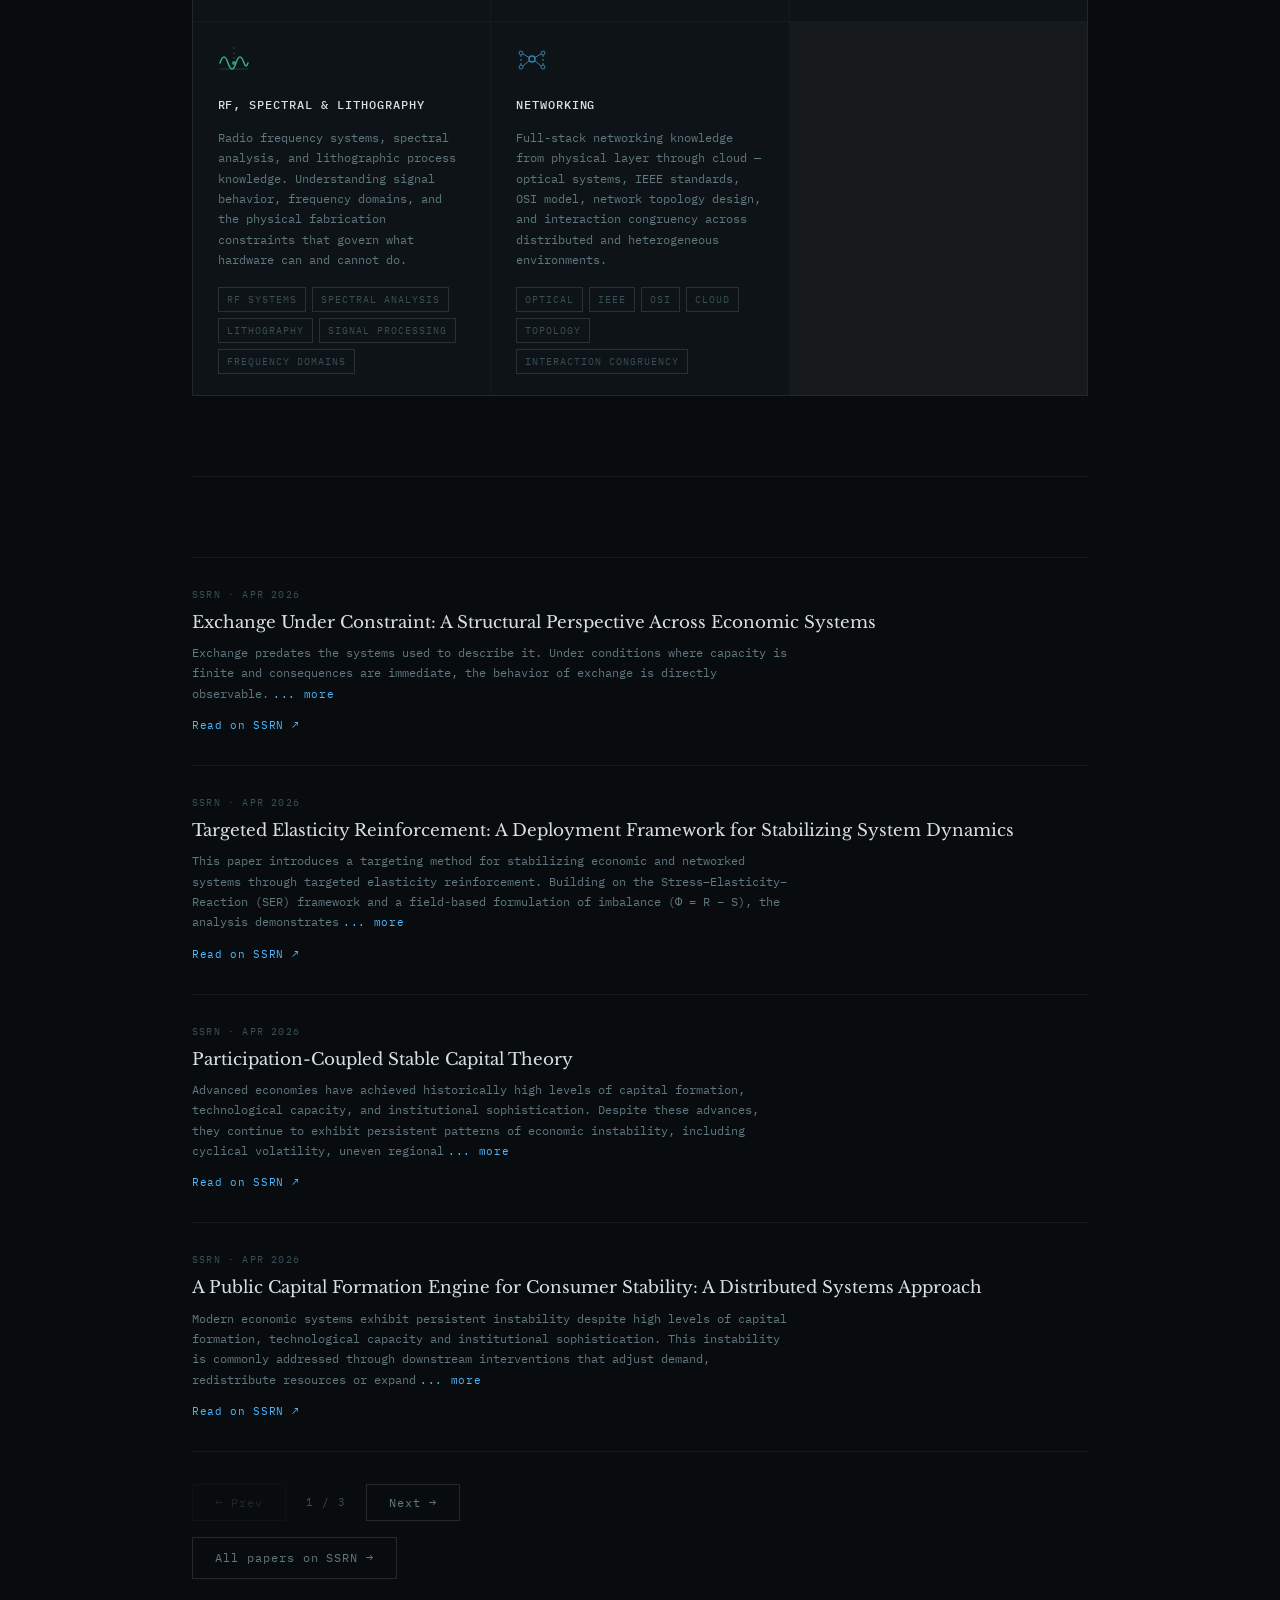
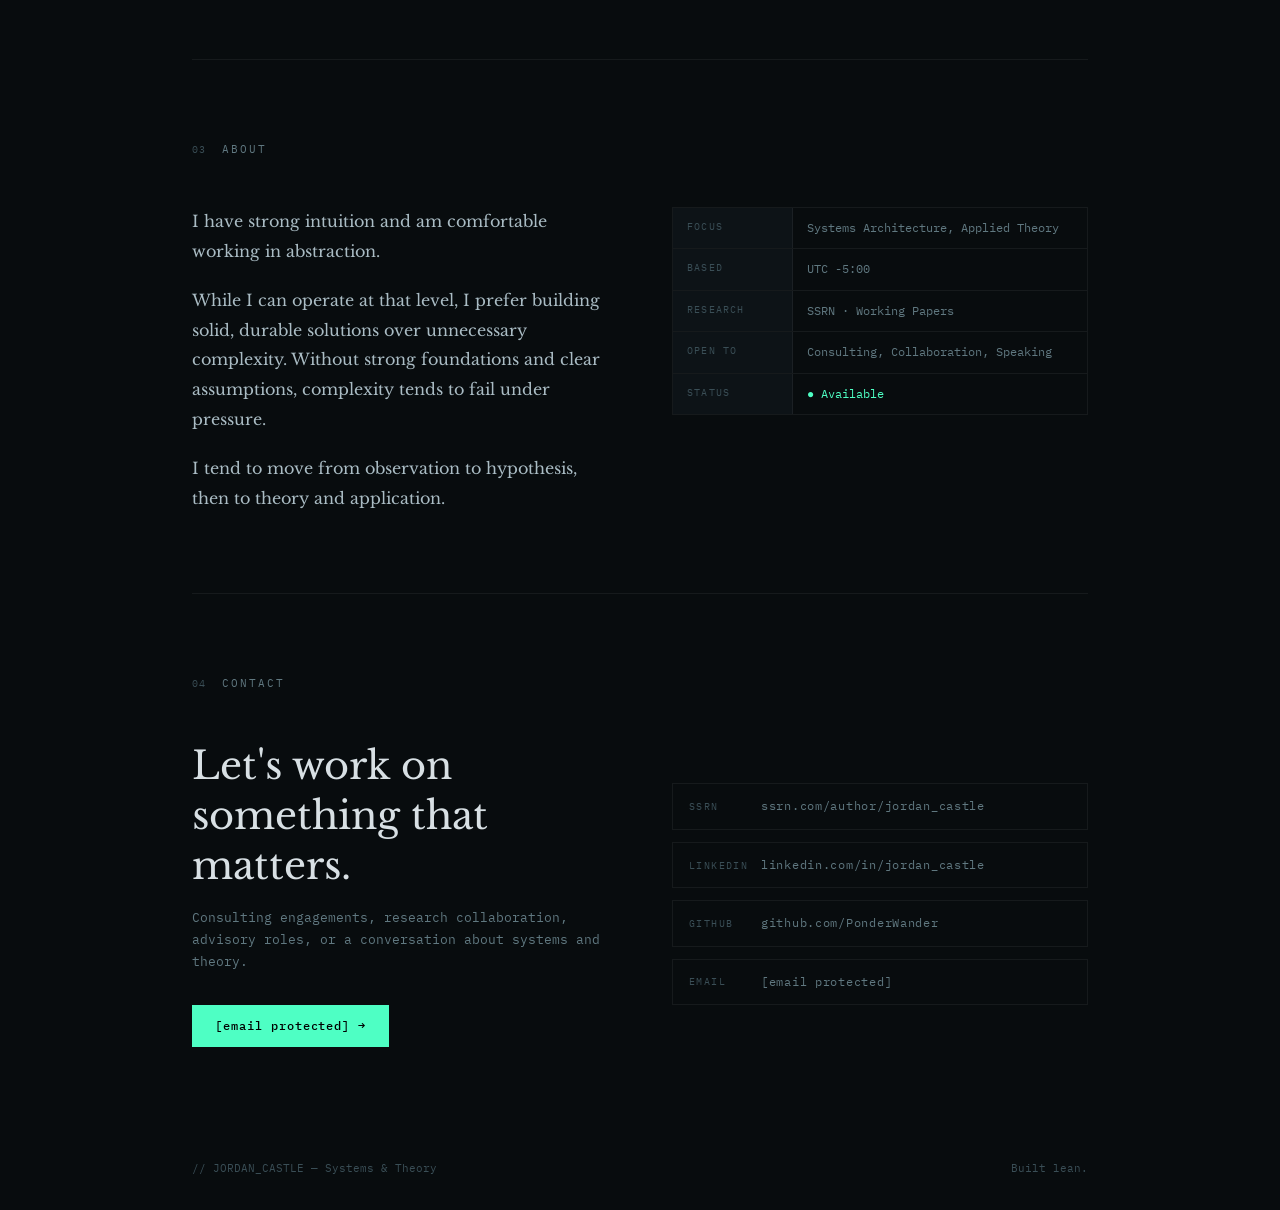
==== commit b05702b0: "Add files via upload" ====
--- a/index.html
+++ b/index.html
@@ -7,6 +7,7 @@
 <link rel="preconnect" href="https://fonts.googleapis.com"/>
 <link href="https://fonts.googleapis.com/css2?family=IBM+Plex+Mono:ital,wght@0,300;0,400;0,500;1,300&family=Libre+Baskerville:ital,wght@0,400;0,700;1,400&display=swap" rel="stylesheet"/>
 <link rel="stylesheet" href="styles.css"/>
+<link rel="icon" type="image/x-icon" href="assets/favicon.ico"/>
 <!-- Let me know if you find anything wrong. God Bless! Psalm 31.-->
 </head>
 
@@ -14,6 +15,7 @@
   <div class="nav-inner">
     <span class="nav-sig">// JORDAN_CASTLE</span>
     <ul class="nav-links">
+      <li><a href="https://github.com/PonderWander">Github</a></li>
       <li><a href="#expertise">Expertise</a></li>
       <li><a href="#research">Research</a></li>
       <li><a href="#about">About</a></li>
@@ -25,6 +27,7 @@
     </button>
   </div>
   <div class="nav-mobile-menu" id="navMobileMenu">
+    <a href="https://github.com/PonderWander" onclick="closeMobileNav()">Github</a>
     <a href="#expertise" onclick="closeMobileNav()">Expertise</a>
     <a href="#research"  onclick="closeMobileNav()">Research</a>
     <a href="#about"     onclick="closeMobileNav()">About</a>
